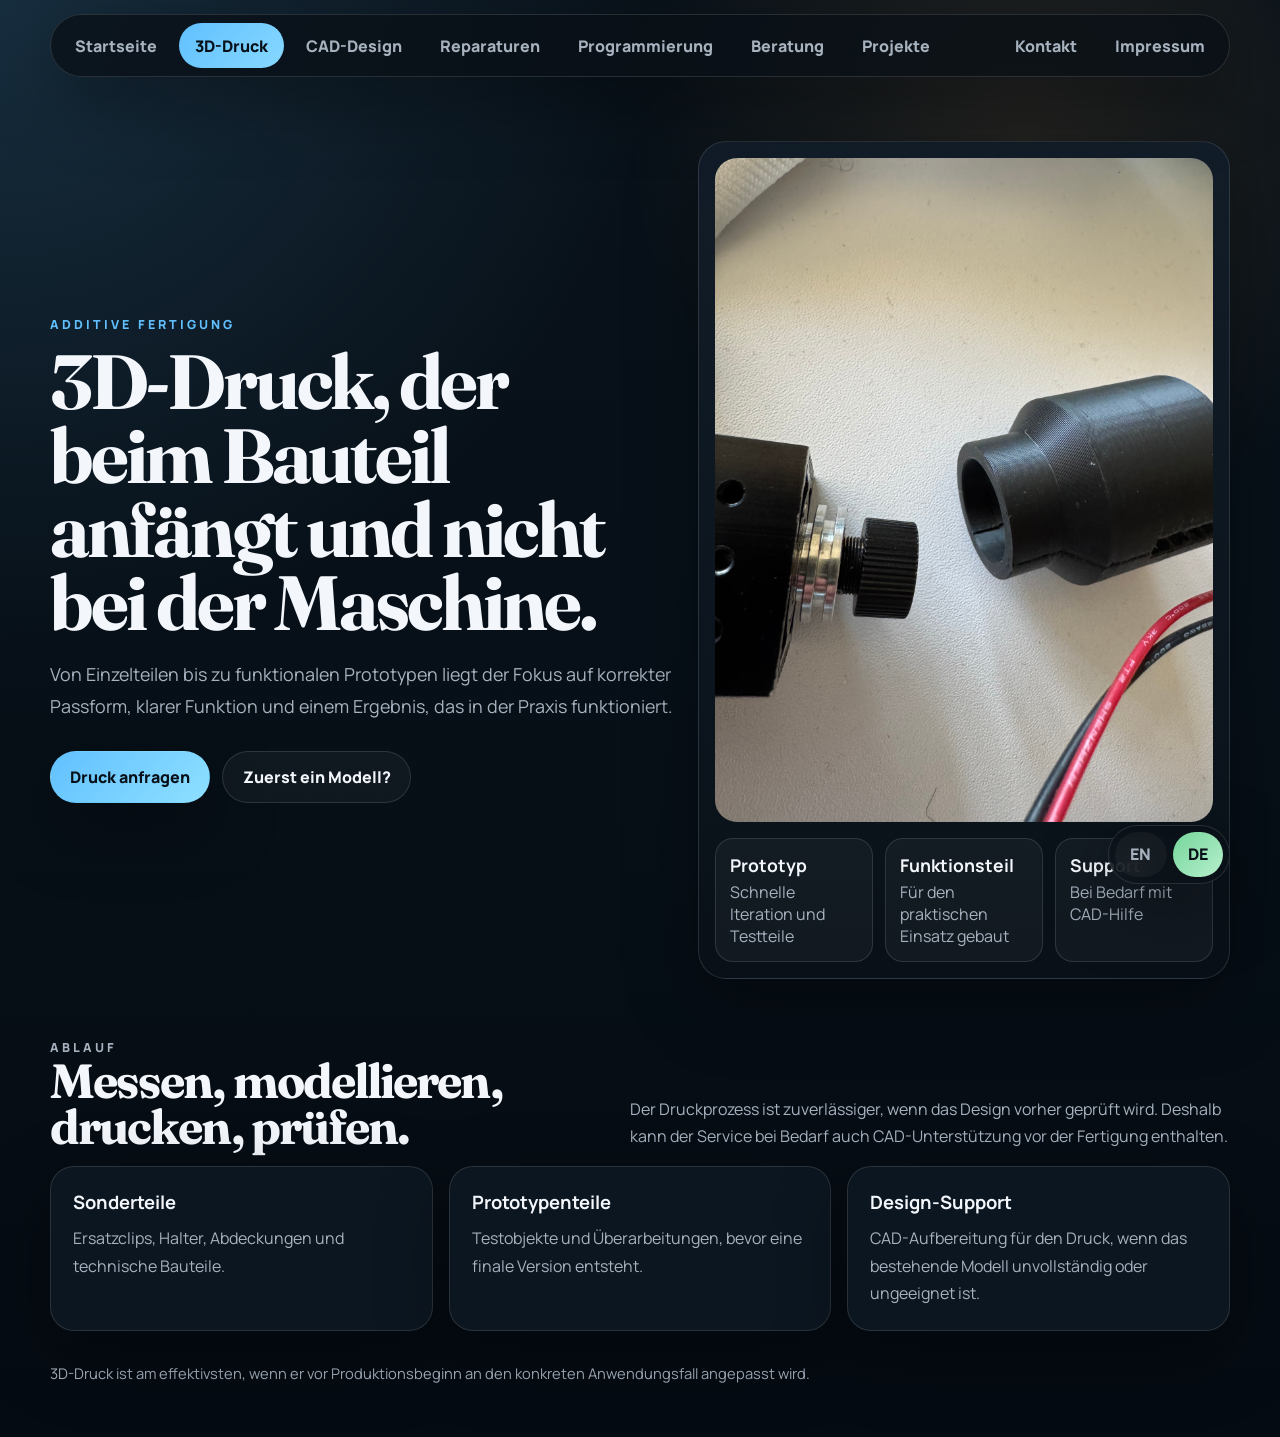
==== jon systems/3dPrinting.html @ 6ba5d972 "Initial commit Created the website using Github Autopilot" ====
<!DOCTYPE html>
<html lang="en">

<head>
    <meta charset="UTF-8">
    <meta http-equiv="X-UA-Compatible" content="IE=edge">
    <meta name="viewport" content="width=device-width, initial-scale=1.0">
    <title>3D Printing - Jon Systems</title>
    <link rel="icon" href="data/img/Jon%20Systems%20logo,%20minimalistisch,%20futuristisch%20(1).png" type="image/png" />
    <link rel="stylesheet" href="style.css" type="text/css">
    <link rel="stylesheet" href="data/navbar.css" type="text/css">
</head>

<body>
    <div data-site-navbar></div>

    <header class="hero">
        <div class="reveal">
            <p class="eyebrow">Additive manufacturing</p>
            <h1>3D printing that starts with the part, not the machine.</h1>
            <p class="lead">
                From one-off brackets to functional prototypes, the service focuses on correct fit, clear purpose,
                and a result that works in the real world.
            </p>
            <div class="actions">
                <a class="button primary" href="contact.html">Request a print</a>
                <a class="button secondary" href="cadDesign.html">Need a model first?</a>
            </div>
        </div>

        <div class="hero-card panel reveal">
            <div class="media">
                <img src="data/img/IMG_4523.jpeg" alt="3D Printed Assembly by Jon Systems" loading="lazy">
            </div>
            <div class="stats">
                <div class="stat">
                    <strong>Prototype</strong>
                    <span>Fast iteration and test pieces</span>
                </div>
                <div class="stat">
                    <strong>Functional part</strong>
                    <span>Built for practical use</span>
                </div>
                <div class="stat">
                    <strong>Support</strong>
                    <span>CAD help when needed</span>
                </div>
            </div>
        </div>
    </header>

    <main class="page">
        <section class="section reveal">
            <div class="section-header">
                <div>
                    <p class="eyebrow">Workflow</p>
                    <h2>Measure, model, print, verify.</h2>
                </div>
                <p>
                    The print process is more reliable when the design is checked first. That is why the service can
                    include CAD support before anything is manufactured.
                </p>
            </div>

            <div class="grid cards">
                <article class="card">
                    <h3>Custom parts</h3>
                    <p>Replacement clips, mounts, holders, covers, and technical components.</p>
                </article>
                <article class="card">
                    <h3>Prototype parts</h3>
                    <p>Test objects and revisions before a final version is produced.</p>
                </article>
                <article class="card">
                    <h3>Design support</h3>
                    <p>CAD preparation for printing when the existing model is incomplete or unsuitable.</p>
                </article>
            </div>
        </section>
    </main>

    <footer class="footer">
        3D printing is most effective when it is matched to the use case before production starts.
    </footer>

    <script src="navbar.js"></script>
    <script src="script.js"></script>
</body>

</html>
---- jon systems/style.css ----
@import url('https://fonts.googleapis.com/css2?family=Fraunces:opsz,wght@9..144,600;9..144,700&family=Manrope:wght@400;500;600;700;800&display=swap');

:root {
    --background: #071018;
    --background-elevated: #0d1721;
    --surface: rgba(14, 25, 36, 0.82);
    --surface-strong: rgba(20, 33, 46, 0.94);
    --text: #f3f6fb;
    --muted: #a7b2bf;
    --accent: #61c0ff;
    --accent-2: #ffb45c;
    --accent-3: #75d69a;
    --border: rgba(255, 255, 255, 0.12);
    --shadow: 0 24px 70px rgba(0, 0, 0, 0.34);
    --max-width: 1180px;
}

* {
    box-sizing: border-box;
}

html {
    scroll-behavior: smooth;
}

body {
    margin: 0;
    min-height: 100vh;
    color: var(--text);
    font-family: 'Manrope', sans-serif;
    background:
        radial-gradient(circle at top left, rgba(97, 192, 255, 0.16), transparent 34%),
        radial-gradient(circle at 80% 10%, rgba(255, 180, 92, 0.11), transparent 24%),
        linear-gradient(180deg, #09121a 0%, #071018 42%, #050b12 100%);
    overflow-x: hidden;
}

body::before {
    content: '';
    position: fixed;
    inset: 0;
    pointer-events: none;
    background-image: linear-gradient(rgba(255, 255, 255, 0.02) 1px, transparent 1px), linear-gradient(90deg, rgba(255, 255, 255, 0.02) 1px, transparent 1px);
    background-size: 38px 38px;
    opacity: 0.35;
}

a {
    color: inherit;
}

img {
    display: block;
    max-width: 100%;
}

main.page,
header.hero {
    width: min(var(--max-width), calc(100% - 32px));
    margin: 0 auto;
}

.hero {
    padding: 64px 0 30px;
    display: grid;
    grid-template-columns: minmax(0, 1.08fr) minmax(320px, 0.92fr);
    gap: 24px;
    align-items: center;
}

.eyebrow {
    margin: 0 0 12px;
    color: var(--accent);
    text-transform: uppercase;
    letter-spacing: 0.24em;
    font-size: 0.78rem;
    font-weight: 800;
}

.hero h1,
.section h2 {
    margin: 0;
    font-family: 'Fraunces', serif;
    letter-spacing: -0.04em;
    line-height: 0.96;
}

.hero h1 {
    font-size: clamp(3rem, 6vw, 5.6rem);
    max-width: 11ch;
}

.section h2 {
    font-size: clamp(2rem, 4vw, 3rem);
}

.lead {
    max-width: 65ch;
    margin: 18px 0 0;
    color: var(--muted);
    font-size: clamp(1.02rem, 1.4vw, 1.15rem);
    line-height: 1.8;
}

.actions {
    margin-top: 28px;
    display: flex;
    flex-wrap: wrap;
    gap: 12px;
}

.button {
    display: inline-flex;
    align-items: center;
    justify-content: center;
    gap: 0.55rem;
    min-height: 48px;
    padding: 0.9rem 1.2rem;
    border-radius: 999px;
    text-decoration: none;
    font-weight: 800;
    border: 1px solid transparent;
    transition: transform 0.2s ease, background 0.2s ease, border-color 0.2s ease, color 0.2s ease;
}

.button:hover {
    transform: translateY(-1px);
}

.button.primary {
    color: #071018;
    background: linear-gradient(135deg, var(--accent), #8ee0ff);
    box-shadow: var(--shadow);
}

.button.secondary {
    color: var(--text);
    background: rgba(255, 255, 255, 0.04);
    border-color: var(--border);
}

.panel {
    background: linear-gradient(180deg, rgba(18, 29, 41, 0.96), rgba(10, 17, 24, 0.88));
    border: 1px solid var(--border);
    border-radius: 28px;
    box-shadow: var(--shadow);
    backdrop-filter: blur(18px);
}

.hero-card {
    padding: 16px;
}

.media {
    overflow: hidden;
    border-radius: 22px;
    min-height: 340px;
    background: #0a1219;
}

.media img {
    width: 100%;
    height: 100%;
    object-fit: cover;
}

.carousel {
    overflow: hidden;
    border-radius: 28px;
    background: #0a1219;
    border: 1px solid var(--border);
    box-shadow: var(--shadow);
    position: relative;
}

.carousel--small {
    min-height: 250px;
}

.carousel--large {
    min-height: 420px;
}

.carousel--workshop {
    min-height: 440px;
    padding: 0;
}

.carousel--projects {
    min-height: 520px;
    padding: 0;
}

.carousel-track {
    position: relative;
    width: 100%;
    height: 100%;
    min-height: inherit;
}

.carousel-slide {
    position: absolute;
    inset: 0;
    display: grid;
    grid-template-rows: 1fr auto;
    opacity: 0;
    transform: scale(1.015);
    transition: opacity 0.7s ease, transform 0.7s ease;
    pointer-events: none;
}

.carousel-slide.is-active {
    opacity: 1;
    transform: scale(1);
    pointer-events: auto;
}

.carousel-slide img {
    width: 100%;
    height: 100%;
    object-fit: cover;
}

.carousel--workshop .carousel-slide {
    display: block;
}

.workshop-slide {
    height: 100%;
    display: grid;
    grid-template-columns: minmax(0, 1.25fr) minmax(280px, 0.75fr);
}

.workshop-slide-image {
    min-height: 300px;
    background: #050b12;
    padding: 16px;
    display: flex;
    align-items: center;
    justify-content: center;
}

.workshop-slide-image img {
    width: 100%;
    height: 100%;
    max-height: 320px;
    object-fit: contain;
}

.workshop-slide-text {
    border-left: 1px solid var(--border);
    padding: 20px;
    display: flex;
    flex-direction: column;
    justify-content: center;
    gap: 10px;
}

.workshop-slide-text h2 {
    margin: 0;
    font-size: clamp(1.45rem, 2vw, 2rem);
}

.workshop-slide-text p {
    margin: 0;
    color: var(--muted);
    line-height: 1.7;
}

.carousel--projects .carousel-slide {
    display: block;
}

.project-slide {
    height: 100%;
    display: grid;
    grid-template-rows: minmax(260px, 1fr) auto;
}

.project-slide-image {
    min-height: 300px;
    padding: 16px;
    background: #050b12;
    display: flex;
    align-items: center;
    justify-content: center;
}

.project-slide-image img {
    width: 100%;
    height: 100%;
    max-height: 330px;
    object-fit: contain;
}

.project-slide-text {
    border-top: 1px solid var(--border);
    padding: 18px 20px 20px;
    display: grid;
    gap: 8px;
    min-height: 178px;
}

.project-slide-text strong {
    font-size: 1.08rem;
}

.project-slide-text p {
    margin: 0;
    color: var(--muted);
    line-height: 1.65;
}

.carousel-caption {
    margin-top: -84px;
    padding: 18px 18px 18px;
    background: linear-gradient(180deg, rgba(5, 11, 18, 0), rgba(5, 11, 18, 0.94) 42%);
    position: relative;
}

.carousel-caption strong {
    display: block;
    margin-bottom: 6px;
    font-size: 1.08rem;
}

.carousel-caption p {
    margin: 0;
    color: var(--muted);
    line-height: 1.7;
}

.carousel-meta {
    display: flex;
    justify-content: space-between;
    align-items: center;
    gap: 12px;
    margin-top: 12px;
    padding: 0 16px 10px;
    color: var(--muted);
    font-size: 0.92rem;
}

.carousel-meta span {
    display: block;
    margin: 0;
    line-height: 1.35;
}

.carousel-controls {
    position: absolute;
    inset: 0;
    display: flex;
    justify-content: space-between;
    align-items: center;
    padding: 0 12px;
    pointer-events: none;
    z-index: 4;
}

.carousel-arrow {
    width: 42px;
    height: 42px;
    display: inline-flex;
    align-items: center;
    justify-content: center;
    border-radius: 999px;
    border: 1px solid var(--border);
    background: rgba(5, 11, 18, 0.72);
    color: var(--text);
    font-size: 1.8rem;
    line-height: 1;
    cursor: pointer;
    pointer-events: auto;
    transition: transform 0.2s ease, background 0.2s ease, border-color 0.2s ease;
}

.carousel-arrow:hover {
    transform: translateY(-1px);
    background: rgba(12, 23, 33, 0.92);
    border-color: rgba(255, 255, 255, 0.26);
}

.carousel-arrow:focus-visible {
    outline: 2px solid var(--accent);
    outline-offset: 2px;
}

.mediaText {
    display: grid;
    place-items: center;
    height: 100%;
    padding: 28px;
}

.mediaText p {
    margin: 0;
    color: var(--muted);
    line-height: 1.7;
}

.mediaText h2,
.mediaText h3 {
    margin: 0 0 12px;
}

.stats {
    margin-top: 16px;
    display: grid;
    grid-template-columns: repeat(3, minmax(0, 1fr));
    gap: 12px;
}

.stat {
    padding: 14px;
    border-radius: 18px;
    border: 1px solid var(--border);
    background: rgba(255, 255, 255, 0.04);
}

.stat strong {
    display: block;
    font-size: 1.1rem;
    margin-bottom: 4px;
}

.stat span,
.muted,
.card p,
.figure-caption,
.note,
.form-note {
    color: var(--muted);
}

.section {
    padding: 28px 0 0;
}

.section-header {
    display: flex;
    justify-content: space-between;
    align-items: end;
    gap: 18px;
    margin-bottom: 16px;
}

.section-header p {
    margin: 0;
    max-width: 60ch;
    color: var(--muted);
    line-height: 1.7;
}

.grid {
    display: grid;
    gap: 16px;
}

.grid.cards {
    grid-template-columns: repeat(3, minmax(0, 1fr));
}

.grid.cards.four {
    grid-template-columns: repeat(4, minmax(0, 1fr));
}

.card {
    padding: 22px;
    border-radius: 24px;
    background: var(--surface);
    border: 1px solid var(--border);
    box-shadow: var(--shadow);
}

.card h3 {
    margin: 0 0 10px;
    font-size: 1.15rem;
}

.card p {
    margin: 0;
    line-height: 1.72;
}

.split {
    display: grid;
    grid-template-columns: minmax(0, 0.9fr) minmax(0, 1.1fr);
    gap: 16px;
    align-items: start;
}

.list {
    margin: 0;
    padding-left: 18px;
    color: var(--muted);
    line-height: 1.8;
}

.gallery {
    display: grid;
    grid-template-columns: repeat(2, minmax(0, 1fr));
    gap: 16px;
}

.photo {
    overflow: hidden;
    border-radius: 24px;
    background: #0a1219;
    border: 1px solid var(--border);
    box-shadow: var(--shadow);
}

.photo img {
    width: 100%;
    aspect-ratio: 16 / 10;
    object-fit: cover;
}

.figure-caption {
    padding: 12px 16px 16px;
    line-height: 1.6;
    font-size: 0.96rem;
}

.tag-list {
    margin-top: 22px;
    display: flex;
    flex-wrap: wrap;
    gap: 8px;
}

.tag {
    display: inline-flex;
    align-items: center;
    min-height: 34px;
    padding: 0.45rem 0.85rem;
    border-radius: 999px;
    background: rgba(255, 255, 255, 0.05);
    border: 1px solid var(--border);
    color: var(--muted);
    font-size: 0.9rem;
}

.contact-grid {
    display: grid;
    grid-template-columns: minmax(0, 0.88fr) minmax(0, 1.12fr);
    gap: 16px;
}

.contact-list {
    display: grid;
    gap: 12px;
}

.contact-item {
    padding: 16px;
    border-radius: 18px;
    background: rgba(255, 255, 255, 0.04);
    border: 1px solid var(--border);
}

.contact-item strong {
    display: block;
    margin-bottom: 6px;
}

.form {
    display: grid;
    gap: 14px;
}

.field-grid {
    display: grid;
    grid-template-columns: repeat(2, minmax(0, 1fr));
    gap: 14px;
}

label {
    display: grid;
    gap: 8px;
    font-size: 0.95rem;
    font-weight: 700;
}

input,
textarea,
select {
    width: 100%;
    border-radius: 16px;
    border: 1px solid var(--border);
    background: rgba(255, 255, 255, 0.05);
    color: var(--text);
    padding: 14px 16px;
    font: inherit;
}

textarea {
    min-height: 160px;
    resize: vertical;
}

input::placeholder,
textarea::placeholder {
    color: #7d8b99;
}

.form-note {
    margin: 0;
    font-size: 0.92rem;
    line-height: 1.6;
}

.footer {
    width: min(var(--max-width), calc(100% - 32px));
    margin: 20px auto 0;
    padding: 12px 0 54px;
    color: var(--muted);
    font-size: 0.92rem;
}

.footer a {
    color: var(--text);
}

.langSwitch {
    display: inline-flex;
    align-items: center;
    gap: 6px;
    margin-left: 8px;
}

.site-language-switch {
    position: fixed;
    top: auto;
    bottom: 16px;
    right: max(16px, calc((100vw - var(--max-width)) / 2));
    z-index: 60;
}

.site-language-switch .langSwitch {
    margin-left: 0;
    padding: 6px;
    border-radius: 999px;
    border: 1px solid var(--border);
    background: rgba(9, 16, 23, 0.78);
    backdrop-filter: blur(16px);
    box-shadow: var(--shadow);
}

.langButton {
    min-height: 42px;
    padding: 0.72rem 0.95rem;
    border-radius: 999px;
    border: 1px solid var(--border);
    background: rgba(255, 255, 255, 0.04);
    color: var(--muted);
    font: inherit;
    font-weight: 800;
    cursor: pointer;
    transition: color 0.2s ease, background 0.2s ease, transform 0.2s ease;
}

.langButton:hover {
    color: var(--text);
    background: rgba(255, 255, 255, 0.06);
    transform: translateY(-1px);
}

.langButton.active {
    color: #071018;
    background: linear-gradient(135deg, var(--accent-3), #b7efce);
    border-color: transparent;
}

[data-carousel-position] {
    font-variant-numeric: tabular-nums;
}

.reveal {
    opacity: 0;
    transform: translateY(18px);
    transition: opacity 0.7s ease, transform 0.7s ease;
}

.reveal.is-visible {
    opacity: 1;
    transform: translateY(0);
}

@media (max-width: 960px) {
    .hero,
    .split,
    .contact-grid,
    .gallery,
    .grid.cards,
    .grid.cards.four,
    .field-grid {
        grid-template-columns: 1fr;
    }

    .hero h1 {
        max-width: none;
    }

    .workshop-slide {
        grid-template-columns: 1fr;
    }

    .workshop-slide-text {
        border-left: 0;
        border-top: 1px solid var(--border);
    }

    .section-header {
        flex-direction: column;
        align-items: start;
    }
}

@media (max-width: 700px) {
    main.page,
    header.hero,
    .footer {
        width: min(var(--max-width), calc(100% - 20px));
    }

    .hero {
        padding-top: 42px;
    }

    .stats {
        grid-template-columns: 1fr;
    }

    .media {
        min-height: 260px;
    }

    .carousel--large {
        min-height: 320px;
    }

    .carousel--small {
        min-height: 210px;
    }

    .carousel--workshop {
        min-height: 480px;
    }

    .workshop-slide-image {
        min-height: 240px;
    }

    .workshop-slide-image img {
        max-height: 250px;
    }

    .carousel--projects {
        min-height: 600px;
    }

    .project-slide {
        grid-template-rows: minmax(220px, auto) auto;
    }

    .project-slide-image {
        min-height: 220px;
    }

    .project-slide-image img {
        max-height: 240px;
    }

    .project-slide-text {
        min-height: 210px;
    }

    .carousel-caption {
        margin-top: 0;
        padding: 14px 16px 16px;
        background: rgba(5, 11, 18, 0.94);
    }

    .carousel-controls {
        padding: 0 8px;
    }

    .carousel-arrow {
        width: 36px;
        height: 36px;
        font-size: 1.5rem;
    }

    .site-language-switch {
        top: auto;
        bottom: 16px;
        right: 16px;
    }
}
---- jon systems/data/navbar.css ----
nav {
    position: sticky;
    top: 14px;
    z-index: 50;
    width: min(var(--max-width), calc(100% - 32px));
    margin: 14px auto 0;
}

nav .nav {
    display: flex;
    flex-wrap: wrap;
    align-items: center;
    gap: 6px;
    padding: 8px;
    border-radius: 999px;
    border: 1px solid var(--border);
    background: rgba(9, 16, 23, 0.78);
    backdrop-filter: blur(16px);
    box-shadow: var(--shadow);
}

nav a {
    display: inline-flex;
    align-items: center;
    justify-content: center;
    min-height: 42px;
    padding: 0.72rem 1rem;
    border-radius: 999px;
    text-decoration: none;
    color: var(--muted);
    font-weight: 800;
    transition: color 0.2s ease, background 0.2s ease, transform 0.2s ease;
}

nav a:hover {
    color: var(--text);
    background: rgba(255, 255, 255, 0.06);
    transform: translateY(-1px);
}

nav a.active {
    color: #071018;
    background: linear-gradient(135deg, var(--accent), #86d8ff);
}

.rightSide {
    margin-left: auto;
    display: flex;
    flex-wrap: wrap;
    gap: 6px;
}

.langSwitch {
    margin-left: 8px;
    display: inline-flex;
    gap: 6px;
}

.langButton {
    border: 0;
}

@media (max-width: 900px) {
    nav {
        top: 10px;
        width: min(var(--max-width), calc(100% - 20px));
    }

    nav .nav {
        border-radius: 28px;
    }

    .rightSide {
        margin-left: 0;
    }

    .langSwitch {
        margin-left: 0;
    }

    nav a {
        flex: 1 1 140px;
    }
}
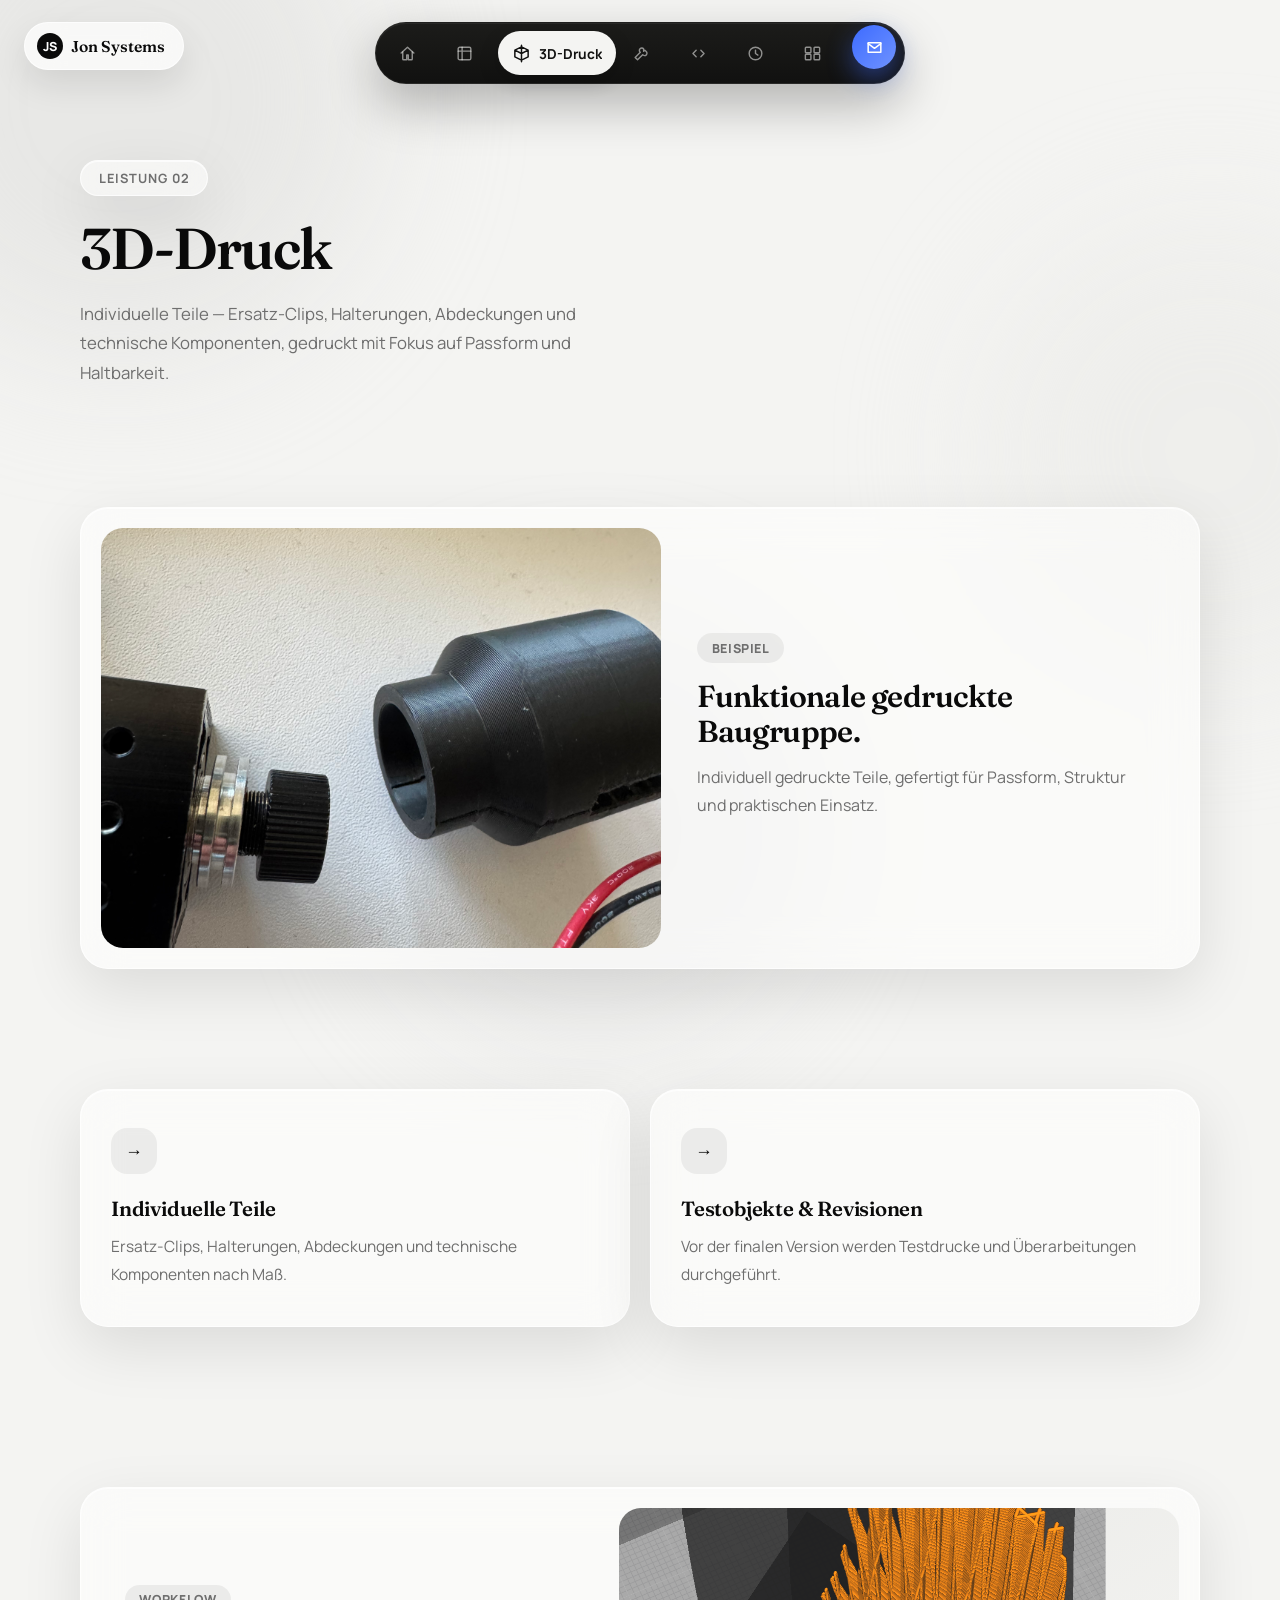
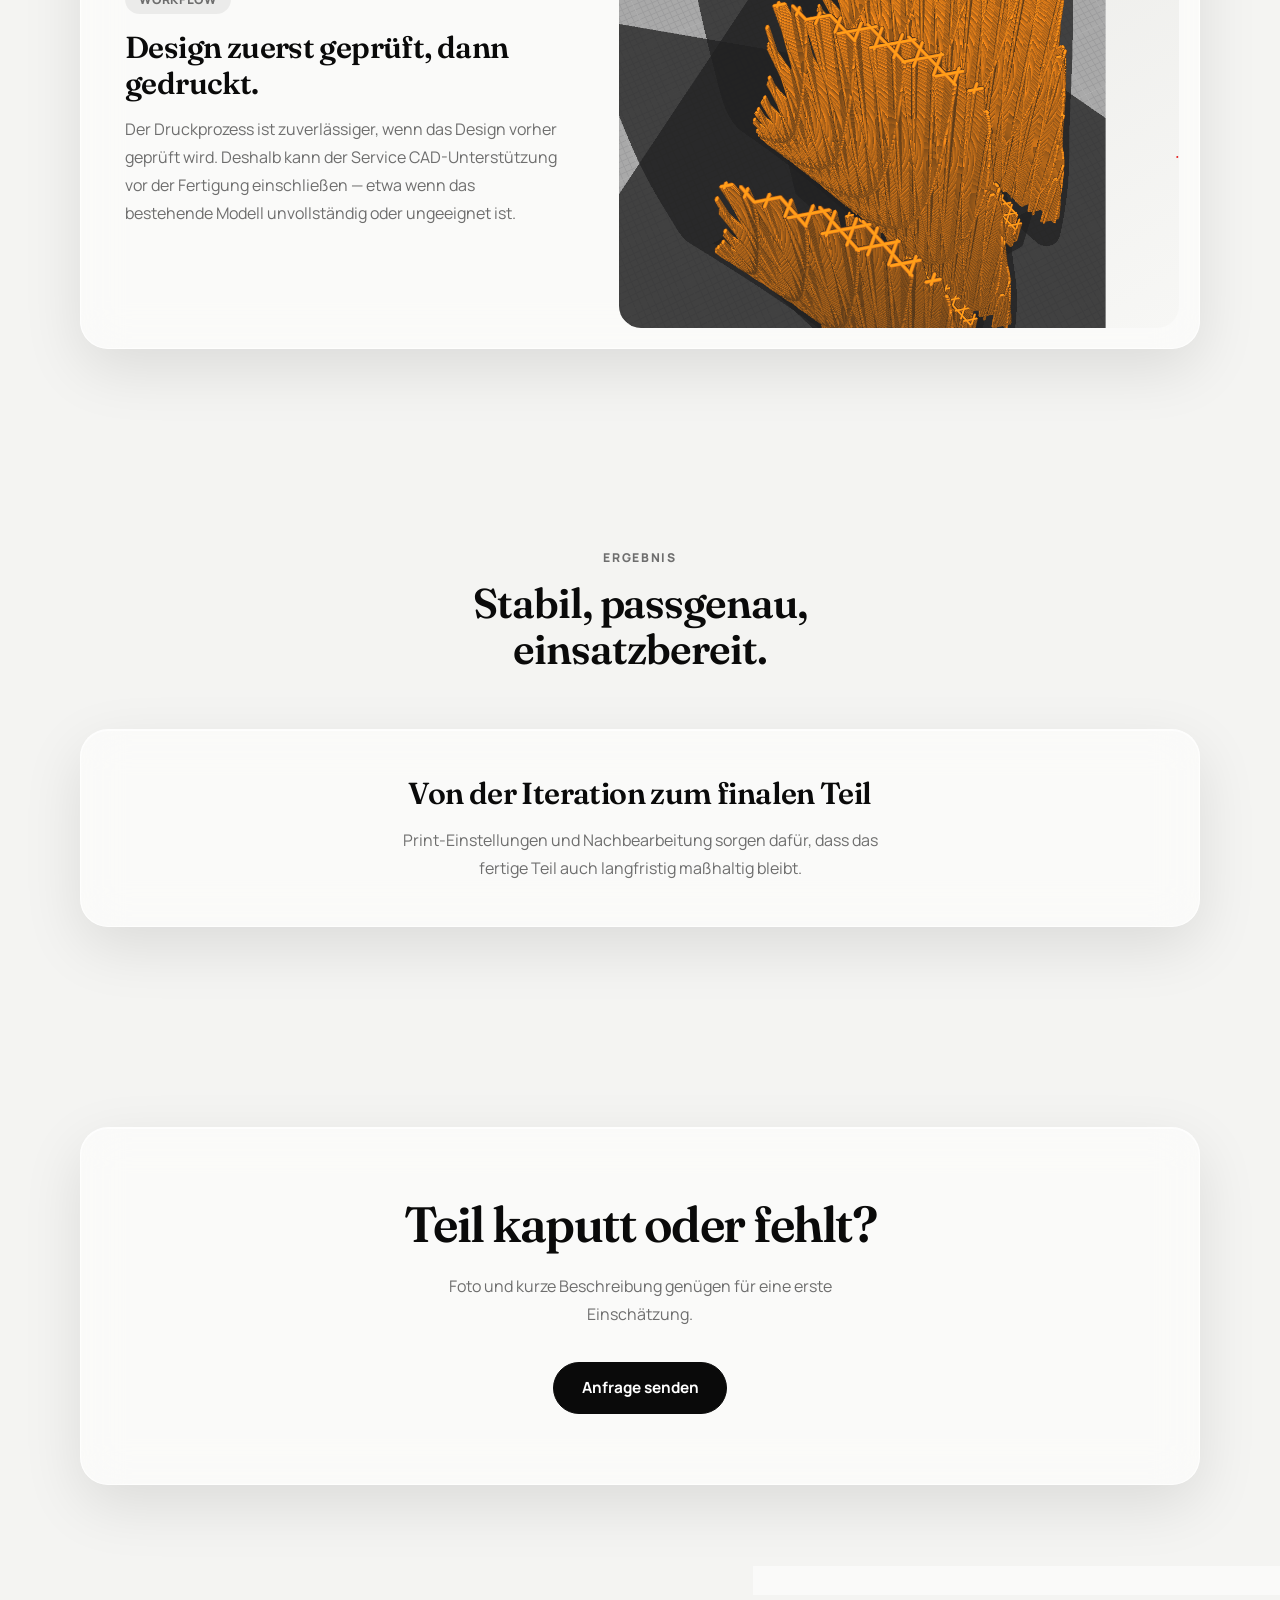
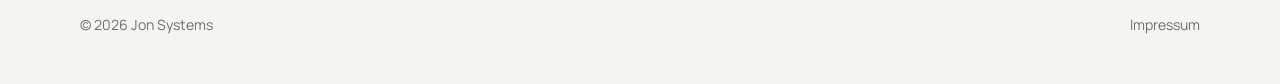
==== commit f5e2771d: "Neues Liquid-Glass-Design Teil 2: 3D-Druck, Reparaturen, Programmierung, Beratung" ====
--- a/jon systems/3dPrinting.html
+++ b/jon systems/3dPrinting.html
@@ -1,90 +1,138 @@
-<!DOCTYPE html>
-<html lang="en">
-
-<head>
-    <meta charset="UTF-8">
-    <meta http-equiv="X-UA-Compatible" content="IE=edge">
-    <meta name="viewport" content="width=device-width, initial-scale=1.0">
-    <title>3D Printing - Jon Systems</title>
-    <link rel="icon" href="data/img/Jon%20Systems%20logo,%20minimalistisch,%20futuristisch%20(1).png" type="image/png" />
-    <link rel="stylesheet" href="style.css" type="text/css">
-    <link rel="stylesheet" href="data/navbar.css" type="text/css">
-</head>
-
-<body>
-    <div data-site-navbar></div>
-
-    <header class="hero">
-        <div class="reveal">
-            <p class="eyebrow">Additive manufacturing</p>
-            <h1>3D printing that starts with the part, not the machine.</h1>
-            <p class="lead">
-                From one-off brackets to functional prototypes, the service focuses on correct fit, clear purpose,
-                and a result that works in the real world.
-            </p>
-            <div class="actions">
-                <a class="button primary" href="contact.html">Request a print</a>
-                <a class="button secondary" href="cadDesign.html">Need a model first?</a>
-            </div>
-        </div>
-
-        <div class="hero-card panel reveal">
-            <div class="media">
-                <img src="data/img/IMG_4523.jpeg" alt="3D Printed Assembly by Jon Systems" loading="lazy">
-            </div>
-            <div class="stats">
-                <div class="stat">
-                    <strong>Prototype</strong>
-                    <span>Fast iteration and test pieces</span>
-                </div>
-                <div class="stat">
-                    <strong>Functional part</strong>
-                    <span>Built for practical use</span>
-                </div>
-                <div class="stat">
-                    <strong>Support</strong>
-                    <span>CAD help when needed</span>
-                </div>
-            </div>
-        </div>
-    </header>
-
-    <main class="page">
-        <section class="section reveal">
-            <div class="section-header">
-                <div>
-                    <p class="eyebrow">Workflow</p>
-                    <h2>Measure, model, print, verify.</h2>
-                </div>
-                <p>
-                    The print process is more reliable when the design is checked first. That is why the service can
-                    include CAD support before anything is manufactured.
-                </p>
-            </div>
-
-            <div class="grid cards">
-                <article class="card">
-                    <h3>Custom parts</h3>
-                    <p>Replacement clips, mounts, holders, covers, and technical components.</p>
-                </article>
-                <article class="card">
-                    <h3>Prototype parts</h3>
-                    <p>Test objects and revisions before a final version is produced.</p>
-                </article>
-                <article class="card">
-                    <h3>Design support</h3>
-                    <p>CAD preparation for printing when the existing model is incomplete or unsuitable.</p>
-                </article>
-            </div>
-        </section>
-    </main>
-
-    <footer class="footer">
-        3D printing is most effective when it is matched to the use case before production starts.
-    </footer>
-
-    <script src="navbar.js"></script>
-    <script src="script.js"></script>
-</body>
-
-</html>+<!DOCTYPE html>
+<html lang="de">
+<head>
+<meta charset="UTF-8">
+<meta name="viewport" content="width=device-width, initial-scale=1.0">
+<title>3D-Druck — Jon Systems</title>
+<link rel="icon" href="data/img/Jon%20Systems%20logo%2C%20minimalistisch%2C%20futuristisch%20(1).png" type="image/png">
+<link rel="stylesheet" href="site.css">
+</head>
+<body data-page="printing">
+
+  <a class="nav-logo" href="index.html">
+    <span class="mark">JS</span>
+    Jon Systems
+  </a>
+
+  <div class="navstage">
+    <div class="navstack">
+      <div class="layer layer-blue"></div>
+      <div class="layer layer-white"></div>
+      <nav class="navbar">
+        <a class="nav-link" href="index.html" data-page="home">
+          <svg viewBox="0 0 24 24"><path d="M4 11.5 12 4l8 7.5"/><path d="M6 10v9a1 1 0 0 0 1 1h4v-6h2v6h4a1 1 0 0 0 1-1v-9"/></svg>
+          <span class="label">Home</span>
+        </a>
+        <a class="nav-link" href="cadDesign.html" data-page="cad">
+          <svg viewBox="0 0 24 24"><rect x="4" y="4" width="16" height="16" rx="2"/><path d="M4 9h16M9 4v16"/></svg>
+          <span class="label">CAD</span>
+        </a>
+        <a class="nav-link" href="3dPrinting.html" data-page="printing">
+          <svg viewBox="0 0 24 24"><path d="M12 2v20M4 8l8-4 8 4M4 8v8l8 4 8-4V8M4 8l8 4 8-4"/></svg>
+          <span class="label">3D-Druck</span>
+        </a>
+        <a class="nav-link" href="repairs.html" data-page="repairs">
+          <svg viewBox="0 0 24 24"><path d="M14.7 6.3a3 3 0 1 0-4.2 4.2L4 17l3 3 6.5-6.5a3 3 0 1 0 4.2-4.2l-1.5-1.5-1.5 1.5z"/></svg>
+          <span class="label">Reparatur</span>
+        </a>
+        <a class="nav-link" href="programming.html" data-page="programming">
+          <svg viewBox="0 0 24 24"><path d="m9 8-4 4 4 4M15 8l4 4-4 4"/></svg>
+          <span class="label">Code</span>
+        </a>
+        <a class="nav-link" href="consulting.html" data-page="consulting">
+          <svg viewBox="0 0 24 24"><circle cx="12" cy="12" r="8"/><path d="M12 8v4l3 2"/></svg>
+          <span class="label">Beratung</span>
+        </a>
+        <a class="nav-link" href="projects.html" data-page="projects">
+          <svg viewBox="0 0 24 24"><rect x="3" y="4" width="7" height="7" rx="1"/><rect x="14" y="4" width="7" height="7" rx="1"/><rect x="3" y="13" width="7" height="7" rx="1"/><rect x="14" y="13" width="7" height="7" rx="1"/></svg>
+          <span class="label">Projekte</span>
+        </a>
+        <a class="nav-cta-orb" href="contact.html" data-tip="Kontakt">
+          <svg viewBox="0 0 24 24"><path d="M4 6h16v12H4z"/><path d="m4 7 8 6 8-6"/></svg>
+        </a>
+      </nav>
+    </div>
+  </div>
+
+  <div class="blob blob-1"></div>
+  <div class="blob blob-2"></div>
+  <div class="blob blob-3"></div>
+
+  <header class="wrap page-hero">
+    <span class="eyebrow glass pop">Leistung 02</span>
+    <h1>3D-Druck</h1>
+    <p class="lead">Individuelle Teile — Ersatz-Clips, Halterungen, Abdeckungen und technische Komponenten, gedruckt mit Fokus auf Passform und Haltbarkeit.</p>
+  </header>
+
+  <main>
+    <section class="wrap section tight">
+      <div class="feature glass pop reveal">
+        <div class="feature-media">
+          <img src="data/img/IMG_4523.jpeg" alt="3D-gedruckte Baugruppe von Jon Systems">
+        </div>
+        <div class="feature-text">
+          <span class="tag">Beispiel</span>
+          <h3>Funktionale gedruckte Baugruppe.</h3>
+          <p>Individuell gedruckte Teile, gefertigt für Passform, Struktur und praktischen Einsatz.</p>
+        </div>
+      </div>
+    </section>
+
+    <section class="wrap section tight">
+      <div class="grid cols-2">
+        <div class="card glass pop reveal">
+          <div class="icon">→</div>
+          <h3>Individuelle Teile</h3>
+          <p>Ersatz-Clips, Halterungen, Abdeckungen und technische Komponenten nach Maß.</p>
+        </div>
+        <div class="card glass pop reveal">
+          <div class="icon">→</div>
+          <h3>Testobjekte & Revisionen</h3>
+          <p>Vor der finalen Version werden Testdrucke und Überarbeitungen durchgeführt.</p>
+        </div>
+      </div>
+    </section>
+
+    <section class="wrap section">
+      <div class="feature reverse glass pop reveal">
+        <div class="feature-media">
+          <img src="data/img/Infill%20Fluegel.png" alt="Infill-Struktur eines 3D-Drucks">
+        </div>
+        <div class="feature-text">
+          <span class="tag">Workflow</span>
+          <h3>Design zuerst geprüft, dann gedruckt.</h3>
+          <p>Der Druckprozess ist zuverlässiger, wenn das Design vorher geprüft wird. Deshalb kann der Service CAD-Unterstützung vor der Fertigung einschließen — etwa wenn das bestehende Modell unvollständig oder ungeeignet ist.</p>
+        </div>
+      </div>
+    </section>
+
+    <section class="wrap section">
+      <div class="section-head">
+        <span class="kicker">Ergebnis</span>
+        <h2>Stabil, passgenau, einsatzbereit.</h2>
+      </div>
+      <div class="result-panel glass pop reveal">
+        <h3>Von der Iteration zum finalen Teil</h3>
+        <p>Print-Einstellungen und Nachbearbeitung sorgen dafür, dass das fertige Teil auch langfristig maßhaltig bleibt.</p>
+      </div>
+    </section>
+
+    <section class="wrap section">
+      <div class="cta-panel glass pop reveal">
+        <h2>Teil kaputt oder fehlt?</h2>
+        <p>Foto und kurze Beschreibung genügen für eine erste Einschätzung.</p>
+        <div class="actions">
+          <a class="button primary" href="contact.html">Anfrage senden</a>
+        </div>
+      </div>
+    </section>
+  </main>
+
+  <footer class="wrap footer">
+    <span>© 2026 Jon Systems</span>
+    <span><a href="impressum.html">Impressum</a></span>
+  </footer>
+
+  <script src="site.js"></script>
+</body>
+</html>
--- a/jon systems/site.css
+++ b/jon systems/site.css
@@ -0,0 +1,409 @@
+@import url('https://fonts.googleapis.com/css2?family=Fraunces:opsz,wght@9..144,500;9..144,600;9..144,700&family=Manrope:wght@400;500;600;700;800&display=swap');
+
+:root{
+  --bg:#f4f4f2;
+  --ink:#0a0a0a;
+  --muted:#6e6e6e;
+  --glass-bg:rgba(255,255,255,0.55);
+  --glass-border:rgba(255,255,255,0.7);
+  --glass-shadow:0 20px 60px rgba(0,0,0,0.10), inset 0 1px 0 rgba(255,255,255,0.7);
+  --pop-ease:cubic-bezier(0.34, 1.56, 0.64, 1);
+  --max-width:1120px;
+  --nav-dark:#111110;
+  --nav-dark-2:#1c1c1a;
+  --nav-active-bg:#f4f4f2;
+  --nav-icon-muted:rgba(244,244,242,0.55);
+  --nav-blue:#3d6bff;
+}
+*{box-sizing:border-box;}
+html{scroll-behavior:smooth;}
+body{
+  margin:0;
+  background:var(--bg);
+  color:var(--ink);
+  font-family:'Manrope',sans-serif;
+  overflow-x:hidden;
+  -webkit-font-smoothing:antialiased;
+}
+a{ color:inherit; }
+img{ display:block; max-width:100%; }
+::selection{ background:var(--ink); color:#fff; }
+
+/* ---------- ambient blobs ---------- */
+.blob{ position:fixed; border-radius:50%; filter:blur(70px); z-index:0; opacity:.5; pointer-events:none; }
+.blob-1{ width:520px; height:520px; top:-160px; left:-140px; background:#dcdcda; }
+.blob-2{ width:460px; height:460px; top:220px; right:-160px; background:#e9e9e6; }
+.blob-3{ width:420px; height:420px; bottom:-140px; left:30%; background:#dedede; }
+
+.wrap{ position:relative; z-index:1; width:min(var(--max-width), calc(100% - 40px)); margin:0 auto; }
+
+/* ---------- glass base ---------- */
+.glass{
+  background:var(--glass-bg);
+  backdrop-filter:blur(22px) saturate(160%);
+  -webkit-backdrop-filter:blur(22px) saturate(160%);
+  border:1px solid var(--glass-border);
+  box-shadow:var(--glass-shadow);
+  border-radius:28px;
+  position:relative;
+  overflow:hidden;
+}
+.glass::before{
+  content:'';
+  position:absolute; inset:0; pointer-events:none;
+  background:radial-gradient(320px 320px at var(--mx,50%) var(--my,20%), rgba(255,255,255,0.55), transparent 60%);
+  opacity:0; transition:opacity .4s ease;
+}
+.glass:hover::before{ opacity:1; }
+
+.pop{ transition:transform .4s var(--pop-ease), box-shadow .4s ease; }
+.pop:hover{ transform:translateY(-6px) scale(1.015); box-shadow:0 28px 70px rgba(0,0,0,0.14), inset 0 1px 0 rgba(255,255,255,0.8); }
+
+/* =========================================================
+   NAVBAR — floating stacked-pill icon design
+   ========================================================= */
+.navstage{
+  position:fixed; top:22px; left:0; right:0; z-index:80;
+  display:flex; justify-content:center; pointer-events:none;
+}
+.navstack{ position:relative; pointer-events:auto; }
+
+.navstack .layer{
+  position:absolute; inset:0;
+  border-radius:999px;
+  z-index:1;
+  opacity:0;
+  animation-duration:1.1s;
+  animation-timing-function:cubic-bezier(0.22, 1, 0.36, 1);
+  animation-fill-mode:forwards;
+}
+.navstack .layer-blue{
+  background:linear-gradient(135deg,#3d6bff,#6f93ff);
+  animation-name:layerSettleBlue;
+  animation-delay:.05s;
+}
+.navstack .layer-white{
+  background:rgba(255,255,255,0.92);
+  animation-name:layerSettleWhite;
+  animation-delay:.12s;
+}
+@keyframes layerSettleBlue{
+  0%{ opacity:0; transform:translateY(0) rotate(0deg) scale(1); }
+  35%{ opacity:.85; transform:translateY(16px) rotate(-3deg) scale(0.96); }
+  100%{ opacity:0; transform:translateY(0) rotate(0deg) scale(1); }
+}
+@keyframes layerSettleWhite{
+  0%{ opacity:0; transform:translateY(0) rotate(0deg) scale(1); }
+  35%{ opacity:.9; transform:translateY(9px) rotate(3deg) scale(0.98); }
+  100%{ opacity:0; transform:translateY(0) rotate(0deg) scale(1); }
+}
+
+.navbar{
+  position:relative; z-index:2;
+  display:flex; align-items:center; gap:2px;
+  padding:8px;
+  border-radius:999px;
+  background:linear-gradient(180deg, var(--nav-dark-2), var(--nav-dark));
+  box-shadow:0 20px 50px rgba(0,0,0,0.28), inset 0 1px 0 rgba(255,255,255,0.06);
+  border:1px solid rgba(255,255,255,0.06);
+}
+
+.navbar a.nav-link{
+  position:relative;
+  display:flex; align-items:center; gap:8px;
+  height:44px; padding:0 14px;
+  border-radius:999px;
+  text-decoration:none;
+  color:var(--nav-icon-muted);
+  font-weight:700; font-size:0.86rem;
+  white-space:nowrap;
+  transition:color .35s ease, background .35s var(--pop-ease), padding .35s var(--pop-ease), transform .3s ease;
+}
+.navbar a.nav-link svg{
+  width:19px; height:19px; flex:none;
+  stroke:currentColor; fill:none; stroke-width:1.8;
+  stroke-linecap:round; stroke-linejoin:round;
+  transition:transform .35s var(--pop-ease);
+}
+.navbar a.nav-link .label{
+  max-width:0; overflow:hidden;
+  opacity:0;
+  transition:max-width .35s var(--pop-ease), opacity .25s ease;
+}
+.navbar a.nav-link:hover{
+  color:#fff;
+  background:rgba(255,255,255,0.08);
+  transform:translateY(-2px);
+}
+.navbar a.nav-link:hover svg{ transform:scale(1.12); }
+.navbar a.nav-link.active{
+  color:var(--nav-dark);
+  background:var(--nav-active-bg);
+  box-shadow:0 8px 20px rgba(0,0,0,0.18);
+}
+.navbar a.nav-link.active .label{ max-width:140px; opacity:1; }
+.navbar a.nav-link.active svg{ transform:scale(1.05); }
+
+.navbar .nav-cta-orb{
+  position:relative;
+  margin-left:6px;
+  width:44px; height:44px;
+  display:flex; align-items:center; justify-content:center;
+  border-radius:50%;
+  background:linear-gradient(135deg, var(--nav-blue), #6f93ff);
+  color:#fff;
+  text-decoration:none;
+  box-shadow:0 10px 26px rgba(61,107,255,0.45);
+  transform:translateY(-6px);
+  transition:transform .4s var(--pop-ease), box-shadow .4s ease;
+}
+.navbar .nav-cta-orb svg{
+  width:19px; height:19px;
+  stroke:#fff; fill:none; stroke-width:1.9;
+  stroke-linecap:round; stroke-linejoin:round;
+}
+.navbar .nav-cta-orb:hover{
+  transform:translateY(-10px) scale(1.06);
+  box-shadow:0 16px 34px rgba(61,107,255,0.55);
+}
+.navbar .nav-cta-orb::after{
+  content:attr(data-tip);
+  position:absolute; top:120%; left:50%; transform:translateX(-50%) translateY(4px);
+  background:var(--nav-dark); color:#fff;
+  font-size:0.72rem; font-weight:700; white-space:nowrap;
+  padding:6px 10px; border-radius:8px;
+  opacity:0; pointer-events:none;
+  transition:opacity .25s ease, transform .25s ease;
+}
+.navbar .nav-cta-orb:hover::after{ opacity:1; transform:translateX(-50%) translateY(0); }
+
+.nav-logo{
+  position:fixed; top:22px; left:24px; z-index:81;
+  display:none;
+  align-items:center; gap:8px;
+  padding:10px 18px 10px 12px;
+  border-radius:999px;
+  background:rgba(255,255,255,0.7);
+  backdrop-filter:blur(18px) saturate(160%);
+  -webkit-backdrop-filter:blur(18px) saturate(160%);
+  border:1px solid rgba(255,255,255,0.7);
+  box-shadow:0 14px 34px rgba(0,0,0,0.10);
+  text-decoration:none; color:var(--ink);
+  font-family:'Fraunces',serif; font-weight:600; font-size:0.98rem;
+}
+.nav-logo .mark{
+  width:26px; height:26px; border-radius:50%;
+  background:var(--ink); color:#fff;
+  display:flex; align-items:center; justify-content:center;
+  font-family:'Manrope',sans-serif; font-weight:800; font-size:0.78rem;
+}
+@media(min-width:980px){ .nav-logo{ display:flex; } }
+
+@media(max-width:860px){
+  .navbar a.nav-link{ padding:0 11px; height:42px; }
+  .navbar a.nav-link .label{ display:none; }
+  .navbar a.nav-link.active{ padding:0 16px; }
+  .navbar a.nav-link.active .label{ display:inline; max-width:100px; }
+}
+@media(max-width:620px){
+  .navstage{ top:14px; }
+  .navbar{ gap:0; padding:6px; }
+  .navbar a.nav-link{ padding:0 9px; height:40px; }
+  .navbar .nav-cta-orb{ width:40px; height:40px; margin-left:4px; }
+}
+
+/* ---------- hero (home, large) ---------- */
+.hero{ padding:160px 0 40px; text-align:center; }
+.eyebrow{
+  display:inline-flex; align-items:center; gap:8px; margin:0 0 26px;
+  padding:0.5rem 1.1rem; border-radius:999px;
+  color:var(--muted); font-weight:700; font-size:0.8rem; letter-spacing:0.08em; text-transform:uppercase;
+}
+.hero h1{
+  margin:0 auto; max-width:17ch;
+  font-family:'Fraunces',serif; font-weight:600; letter-spacing:-0.035em; line-height:1.03;
+  font-size:clamp(2.6rem, 6.4vw, 5.2rem);
+}
+.hero .lead{
+  max-width:46ch; margin:26px auto 0; color:var(--muted); font-size:1.1rem; line-height:1.75;
+}
+.actions{ margin-top:38px; display:flex; justify-content:center; flex-wrap:wrap; gap:14px; }
+
+/* ---------- page hero (subpages, smaller) ---------- */
+.page-hero{ padding:160px 0 60px; }
+.page-hero .eyebrow{ margin-bottom:22px; }
+.page-hero h1{
+  margin:0; max-width:20ch;
+  font-family:'Fraunces',serif; font-weight:600; letter-spacing:-0.03em; line-height:1.06;
+  font-size:clamp(2.2rem, 5vw, 3.6rem);
+}
+.page-hero .lead{ max-width:56ch; margin:20px 0 0; color:var(--muted); font-size:1.05rem; line-height:1.75; }
+
+/* ---------- buttons ---------- */
+.button{
+  display:inline-flex; align-items:center; justify-content:center; gap:8px;
+  min-height:52px; padding:0.9rem 1.7rem; border-radius:999px;
+  text-decoration:none; font-weight:700; font-size:0.96rem;
+  transition:transform .4s var(--pop-ease), box-shadow .4s ease, background .3s ease, color .3s ease;
+}
+.button.primary{ background:var(--ink); color:#fff; border:1px solid var(--ink); }
+.button.primary:hover{ transform:translateY(-4px) scale(1.03); box-shadow:0 20px 46px rgba(0,0,0,0.25); }
+.button.secondary{ color:var(--ink); }
+.button.secondary:hover{ transform:translateY(-4px) scale(1.03); }
+
+/* ---------- hero visual panel ---------- */
+.hero-panel{ margin:60px auto 0; max-width:920px; padding:8px; }
+.hero-panel-inner{
+  border-radius:22px; aspect-ratio:16/7; background:linear-gradient(150deg,#e7e7e4,#f6f6f4);
+  display:flex; align-items:center; justify-content:center; overflow:hidden;
+  color:var(--muted); font-weight:700; letter-spacing:0.04em; text-transform:uppercase; font-size:0.85rem;
+}
+.hero-panel-inner img{ width:100%; height:100%; object-fit:cover; }
+
+/* ---------- section shell ---------- */
+.section{ padding:100px 0; }
+.section.tight{ padding:60px 0; }
+.section-head{ max-width:56ch; margin:0 auto 56px; text-align:center; }
+.section-head.left{ margin:0 0 44px; text-align:left; }
+.section-head .kicker{
+  display:block; margin-bottom:14px; color:var(--muted);
+  text-transform:uppercase; letter-spacing:0.14em; font-size:0.76rem; font-weight:800;
+}
+.section-head h2{
+  margin:0; font-family:'Fraunces',serif; font-weight:600; letter-spacing:-0.025em; line-height:1.12;
+  font-size:clamp(1.8rem, 3.4vw, 2.6rem);
+}
+.section-head p{ margin:16px 0 0; color:var(--muted); line-height:1.75; }
+
+/* ---------- service / info cards ---------- */
+.grid{ display:grid; gap:20px; }
+.grid.cols-3{ grid-template-columns:1fr; }
+.grid.cols-2{ grid-template-columns:1fr; }
+@media(min-width:820px){
+  .grid.cols-3{ grid-template-columns:repeat(3,minmax(0,1fr)); }
+  .grid.cols-2{ grid-template-columns:repeat(2,minmax(0,1fr)); }
+}
+.card{ padding:38px 30px; }
+.card .icon{
+  width:46px; height:46px; border-radius:16px; margin-bottom:22px;
+  background:rgba(10,10,10,0.06); display:flex; align-items:center; justify-content:center;
+  font-family:'Fraunces',serif; font-weight:700; font-size:1.1rem;
+}
+.card h3{ margin:0 0 12px; font-family:'Fraunces',serif; font-weight:600; font-size:1.28rem; letter-spacing:-0.01em; }
+.card p{ margin:0; color:var(--muted); line-height:1.75; font-size:0.97rem; }
+.card a.card-link{
+  display:inline-flex; align-items:center; gap:6px; margin-top:18px;
+  font-weight:700; font-size:0.9rem; text-decoration:none; color:var(--ink);
+}
+
+/* ---------- featured work / feature split ---------- */
+.feature{ display:grid; gap:0; align-items:stretch; padding:14px; }
+@media(min-width:840px){ .feature{ grid-template-columns:1.05fr 0.95fr; } }
+.feature.reverse{ direction:rtl; }
+.feature.reverse > *{ direction:ltr; }
+.feature-media{
+  border-radius:22px; aspect-ratio:4/3; margin:6px; overflow:hidden;
+  background:linear-gradient(150deg,#e9e9e6,#f7f7f5);
+  display:flex; align-items:center; justify-content:center;
+  color:var(--muted); font-weight:700; font-size:0.85rem; text-transform:uppercase; letter-spacing:0.04em;
+}
+.feature-media img{ width:100%; height:100%; object-fit:cover; }
+.feature-text{ padding:34px 30px; display:flex; flex-direction:column; justify-content:center; }
+.feature-text .tag{
+  display:inline-block; margin-bottom:16px; padding:0.4rem 0.9rem; border-radius:999px;
+  background:rgba(10,10,10,0.06); color:var(--muted); font-size:0.78rem; font-weight:800; text-transform:uppercase; letter-spacing:0.05em;
+  width:fit-content;
+}
+.feature-text h3{
+  margin:0 0 14px; font-family:'Fraunces',serif; font-weight:600; font-size:clamp(1.5rem,2.4vw,1.9rem); letter-spacing:-0.02em; line-height:1.16;
+}
+.feature-text p{ margin:0 0 24px; color:var(--muted); line-height:1.75; max-width:44ch; }
+
+/* ---------- list (bulleted) ---------- */
+.list{ margin:0; padding:0; list-style:none; display:grid; gap:14px; }
+.list li{
+  position:relative; padding-left:28px; color:var(--muted); line-height:1.7; font-size:1rem;
+}
+.list li::before{
+  content:''; position:absolute; left:0; top:9px; width:8px; height:8px; border-radius:50%; background:var(--ink);
+}
+
+/* ---------- steps (process flow) ---------- */
+.steps{ display:grid; gap:16px; }
+@media(min-width:820px){ .steps{ grid-template-columns:repeat(4,minmax(0,1fr)); } }
+.step{ padding:28px 24px; }
+.step .n{ font-family:'Fraunces',serif; font-weight:700; font-size:1.6rem; color:var(--muted); margin-bottom:10px; display:block; }
+.step h4{ margin:0 0 8px; font-weight:800; font-size:1rem; }
+.step p{ margin:0; color:var(--muted); line-height:1.65; font-size:0.92rem; }
+
+/* ---------- gallery ---------- */
+.gallery{ display:grid; gap:18px; grid-template-columns:1fr; }
+@media(min-width:780px){ .gallery{ grid-template-columns:repeat(2,minmax(0,1fr)); } }
+.photo{ padding:6px; }
+.photo-inner{ border-radius:20px; overflow:hidden; aspect-ratio:4/3; background:#e9e9e6; }
+.photo-inner img{ width:100%; height:100%; object-fit:cover; }
+.photo-caption{ padding:16px 14px 10px; color:var(--muted); font-size:0.92rem; line-height:1.6; }
+.photo-caption strong{ display:block; color:var(--ink); margin-bottom:4px; font-weight:700; }
+
+/* ---------- result / quote panel ---------- */
+.result-panel{ padding:44px; text-align:center; }
+.result-panel h3{ margin:0; font-family:'Fraunces',serif; font-weight:600; font-size:clamp(1.4rem,2.6vw,1.9rem); letter-spacing:-0.02em; }
+.result-panel p{ margin:14px auto 0; max-width:52ch; color:var(--muted); line-height:1.75; }
+
+/* ---------- contact ---------- */
+.contact-grid{ display:grid; gap:20px; }
+@media(min-width:860px){ .contact-grid{ grid-template-columns:0.85fr 1.15fr; } }
+.contact-list{ display:grid; gap:14px; padding:30px; align-content:start; }
+.contact-item{ padding:16px 0; border-bottom:1px solid rgba(10,10,10,0.08); }
+.contact-item:last-child{ border-bottom:0; }
+.contact-item strong{ display:block; margin-bottom:4px; font-size:0.95rem; }
+.contact-item span, .contact-item a{ color:var(--muted); text-decoration:none; font-size:0.95rem; }
+.contact-item a:hover{ color:var(--ink); }
+
+.form{ padding:34px; display:grid; gap:16px; }
+.field-grid{ display:grid; gap:16px; grid-template-columns:1fr; }
+@media(min-width:600px){ .field-grid{ grid-template-columns:repeat(2,minmax(0,1fr)); } }
+label{ display:grid; gap:8px; font-size:0.92rem; font-weight:700; }
+input, textarea, select{
+  width:100%; border-radius:16px; border:1px solid rgba(10,10,10,0.12);
+  background:rgba(255,255,255,0.6); color:var(--ink); padding:14px 16px; font:inherit;
+  transition:border-color .25s ease, box-shadow .25s ease;
+}
+input:focus, textarea:focus, select:focus{
+  outline:none; border-color:rgba(10,10,10,0.35); box-shadow:0 0 0 4px rgba(10,10,10,0.06);
+}
+textarea{ min-height:150px; resize:vertical; }
+.form-note{ margin:0; font-size:0.88rem; color:var(--muted); line-height:1.6; }
+
+/* ---------- cta panel ---------- */
+.cta-panel{ padding:70px 40px; text-align:center; }
+.cta-panel h2{
+  margin:0 auto; max-width:18ch; font-family:'Fraunces',serif; font-weight:600; letter-spacing:-0.03em;
+  line-height:1.08; font-size:clamp(2rem,4.6vw,3.1rem);
+}
+.cta-panel p{ margin:20px auto 0; max-width:42ch; color:var(--muted); line-height:1.75; }
+.cta-panel .actions{ margin-top:34px; }
+
+/* ---------- footer ---------- */
+.footer{
+  padding:30px 0 50px; display:flex; flex-wrap:wrap; gap:12px; justify-content:space-between;
+  color:var(--muted); font-size:0.88rem;
+}
+.footer a{ text-decoration:none; color:var(--muted); transition:color .25s ease; }
+.footer a:hover{ color:var(--ink); }
+
+/* ---------- reveal on scroll ---------- */
+.reveal{ opacity:0; transform:translateY(18px); transition:opacity .7s ease, transform .7s ease; }
+.reveal.is-visible{ opacity:1; transform:translateY(0); }
+
+/* ---------- impressum text blocks ---------- */
+.legal{ padding:8px; }
+.legal-block{ padding:30px; margin-bottom:18px; }
+.legal-block h3{ margin:0 0 12px; font-family:'Fraunces',serif; font-weight:600; font-size:1.2rem; }
+.legal-block p, .legal-block li{ color:var(--muted); line-height:1.75; font-size:0.96rem; }
+.legal-block a{ color:var(--ink); text-decoration:underline; }
+
+@media(max-width:720px){
+  .hero{ padding-top:140px; }
+  .page-hero{ padding-top:130px; }
+}
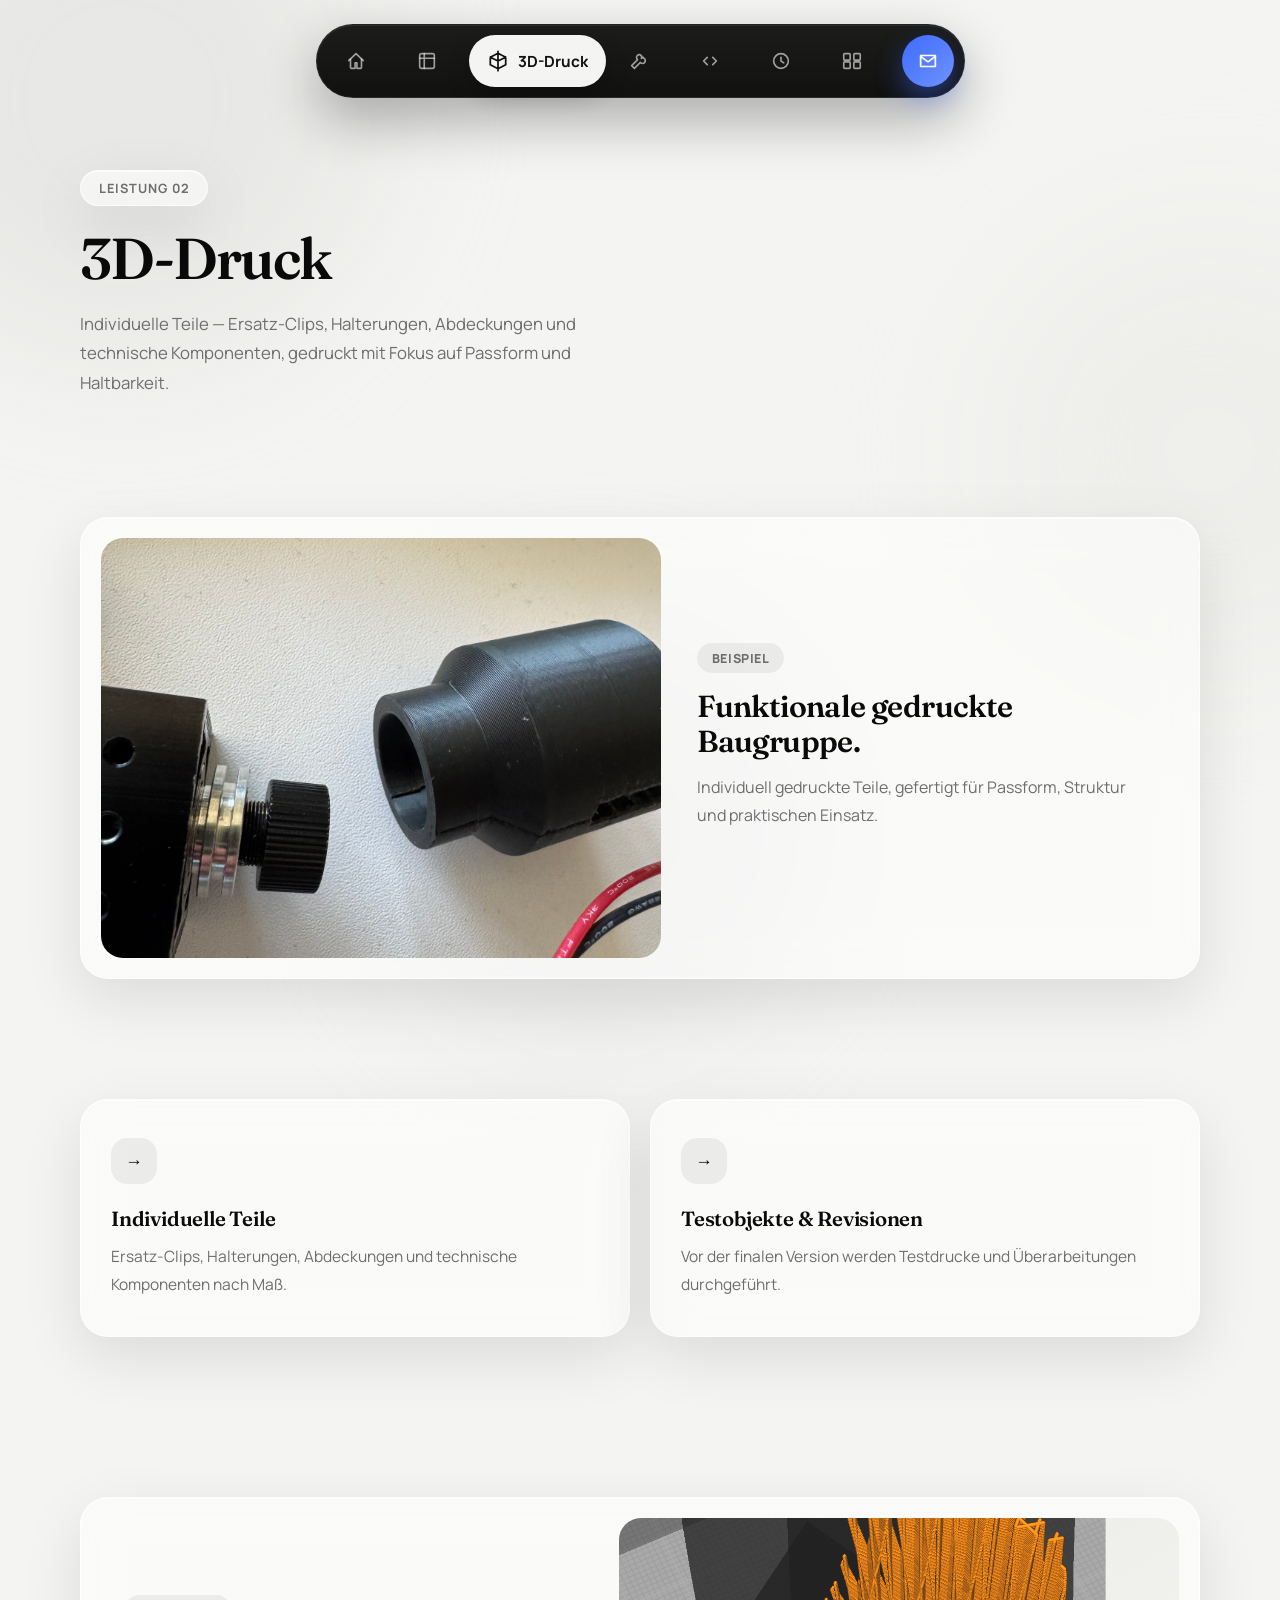
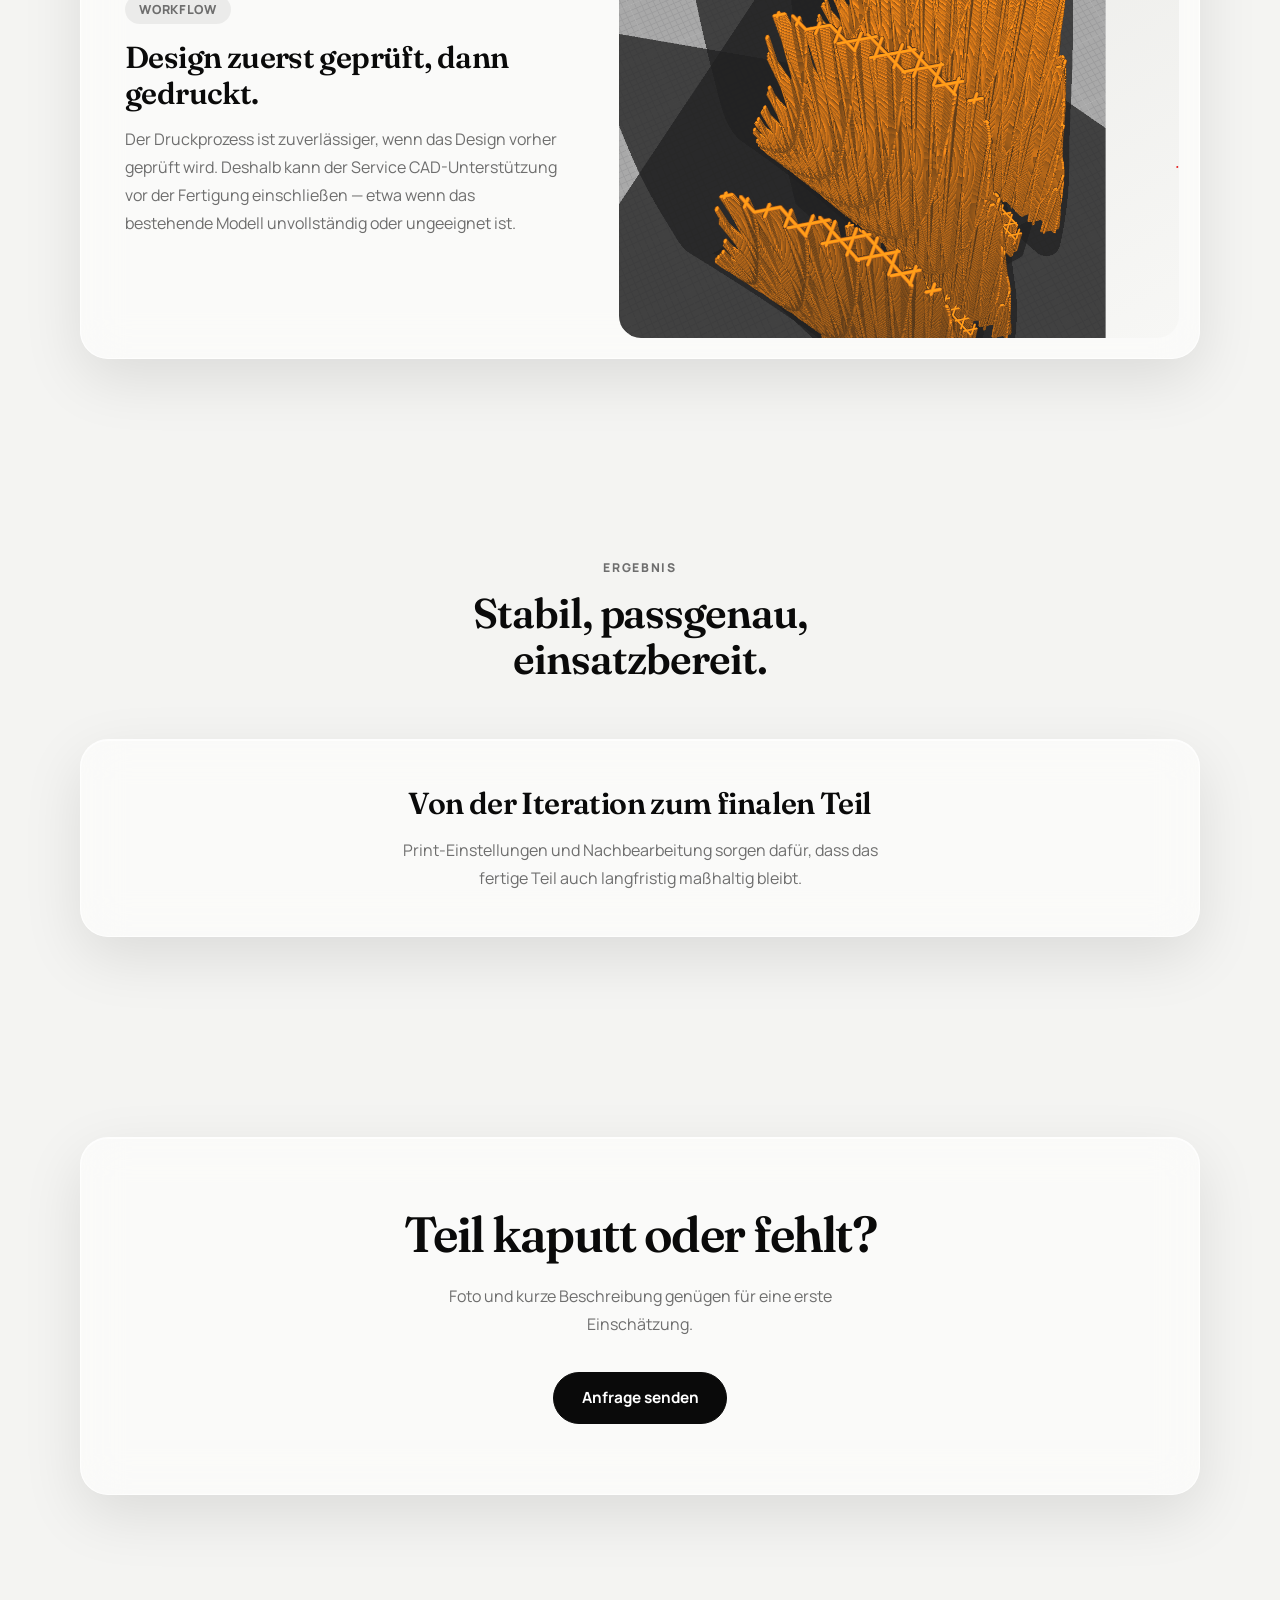
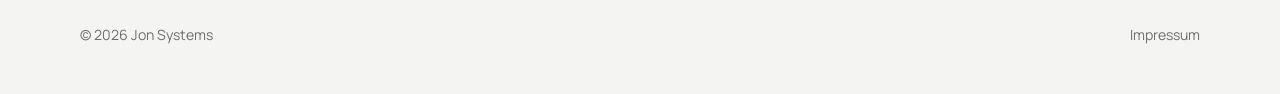
==== commit 2fd8a85b: "HTML: Logo-Ecke und Stack-Layer entfernt, Headline umgeschrieben (Teil 1/3)" ====
--- a/jon systems/3dPrinting.html
+++ b/jon systems/3dPrinting.html
@@ -9,49 +9,40 @@
 </head>
 <body data-page="printing">
 
-  <a class="nav-logo" href="index.html">
-    <span class="mark">JS</span>
-    Jon Systems
-  </a>
-
   <div class="navstage">
-    <div class="navstack">
-      <div class="layer layer-blue"></div>
-      <div class="layer layer-white"></div>
-      <nav class="navbar">
-        <a class="nav-link" href="index.html" data-page="home">
-          <svg viewBox="0 0 24 24"><path d="M4 11.5 12 4l8 7.5"/><path d="M6 10v9a1 1 0 0 0 1 1h4v-6h2v6h4a1 1 0 0 0 1-1v-9"/></svg>
-          <span class="label">Home</span>
-        </a>
-        <a class="nav-link" href="cadDesign.html" data-page="cad">
-          <svg viewBox="0 0 24 24"><rect x="4" y="4" width="16" height="16" rx="2"/><path d="M4 9h16M9 4v16"/></svg>
-          <span class="label">CAD</span>
-        </a>
-        <a class="nav-link" href="3dPrinting.html" data-page="printing">
-          <svg viewBox="0 0 24 24"><path d="M12 2v20M4 8l8-4 8 4M4 8v8l8 4 8-4V8M4 8l8 4 8-4"/></svg>
-          <span class="label">3D-Druck</span>
-        </a>
-        <a class="nav-link" href="repairs.html" data-page="repairs">
-          <svg viewBox="0 0 24 24"><path d="M14.7 6.3a3 3 0 1 0-4.2 4.2L4 17l3 3 6.5-6.5a3 3 0 1 0 4.2-4.2l-1.5-1.5-1.5 1.5z"/></svg>
-          <span class="label">Reparatur</span>
-        </a>
-        <a class="nav-link" href="programming.html" data-page="programming">
-          <svg viewBox="0 0 24 24"><path d="m9 8-4 4 4 4M15 8l4 4-4 4"/></svg>
-          <span class="label">Code</span>
-        </a>
-        <a class="nav-link" href="consulting.html" data-page="consulting">
-          <svg viewBox="0 0 24 24"><circle cx="12" cy="12" r="8"/><path d="M12 8v4l3 2"/></svg>
-          <span class="label">Beratung</span>
-        </a>
-        <a class="nav-link" href="projects.html" data-page="projects">
-          <svg viewBox="0 0 24 24"><rect x="3" y="4" width="7" height="7" rx="1"/><rect x="14" y="4" width="7" height="7" rx="1"/><rect x="3" y="13" width="7" height="7" rx="1"/><rect x="14" y="13" width="7" height="7" rx="1"/></svg>
-          <span class="label">Projekte</span>
-        </a>
-        <a class="nav-cta-orb" href="contact.html" data-tip="Kontakt">
-          <svg viewBox="0 0 24 24"><path d="M4 6h16v12H4z"/><path d="m4 7 8 6 8-6"/></svg>
-        </a>
-      </nav>
-    </div>
+    <nav class="navbar">
+      <a class="nav-link" href="index.html" data-page="home">
+        <svg viewBox="0 0 24 24"><path d="M4 11.5 12 4l8 7.5"/><path d="M6 10v9a1 1 0 0 0 1 1h4v-6h2v6h4a1 1 0 0 0 1-1v-9"/></svg>
+        <span class="label">Home</span>
+      </a>
+      <a class="nav-link" href="cadDesign.html" data-page="cad">
+        <svg viewBox="0 0 24 24"><rect x="4" y="4" width="16" height="16" rx="2"/><path d="M4 9h16M9 4v16"/></svg>
+        <span class="label">CAD</span>
+      </a>
+      <a class="nav-link" href="3dPrinting.html" data-page="printing">
+        <svg viewBox="0 0 24 24"><path d="M12 2v20M4 8l8-4 8 4M4 8v8l8 4 8-4V8M4 8l8 4 8-4"/></svg>
+        <span class="label">3D-Druck</span>
+      </a>
+      <a class="nav-link" href="repairs.html" data-page="repairs">
+        <svg viewBox="0 0 24 24"><path d="M14.7 6.3a3 3 0 1 0-4.2 4.2L4 17l3 3 6.5-6.5a3 3 0 1 0 4.2-4.2l-1.5-1.5-1.5 1.5z"/></svg>
+        <span class="label">Reparatur</span>
+      </a>
+      <a class="nav-link" href="programming.html" data-page="programming">
+        <svg viewBox="0 0 24 24"><path d="m9 8-4 4 4 4M15 8l4 4-4 4"/></svg>
+        <span class="label">Code</span>
+      </a>
+      <a class="nav-link" href="consulting.html" data-page="consulting">
+        <svg viewBox="0 0 24 24"><circle cx="12" cy="12" r="8"/><path d="M12 8v4l3 2"/></svg>
+        <span class="label">Beratung</span>
+      </a>
+      <a class="nav-link" href="projects.html" data-page="projects">
+        <svg viewBox="0 0 24 24"><rect x="3" y="4" width="7" height="7" rx="1"/><rect x="14" y="4" width="7" height="7" rx="1"/><rect x="3" y="13" width="7" height="7" rx="1"/><rect x="14" y="13" width="7" height="7" rx="1"/></svg>
+        <span class="label">Projekte</span>
+      </a>
+      <a class="nav-cta-orb" href="contact.html" data-tip="Kontakt">
+        <svg viewBox="0 0 24 24"><path d="M4 6h16v12H4z"/><path d="m4 7 8 6 8-6"/></svg>
+      </a>
+    </nav>
   </div>
 
   <div class="blob blob-1"></div>
--- a/jon systems/site.css
+++ b/jon systems/site.css
@@ -12,7 +12,7 @@
   --nav-dark:#111110;
   --nav-dark-2:#1c1c1a;
   --nav-active-bg:#f4f4f2;
-  --nav-icon-muted:rgba(244,244,242,0.55);
+  --nav-icon-muted:rgba(244,244,242,0.62);
   --nav-blue:#3d6bff;
 }
 *{box-sizing:border-box;}
@@ -60,67 +60,37 @@
 .pop:hover{ transform:translateY(-6px) scale(1.015); box-shadow:0 28px 70px rgba(0,0,0,0.14), inset 0 1px 0 rgba(255,255,255,0.8); }
 
 /* =========================================================
-   NAVBAR — floating stacked-pill icon design
+   NAVBAR — clean floating pill, no gimmicks
    ========================================================= */
 .navstage{
-  position:fixed; top:22px; left:0; right:0; z-index:80;
+  position:fixed; top:24px; left:0; right:0; z-index:80;
   display:flex; justify-content:center; pointer-events:none;
 }
-.navstack{ position:relative; pointer-events:auto; }
-
-.navstack .layer{
-  position:absolute; inset:0;
-  border-radius:999px;
-  z-index:1;
-  opacity:0;
-  animation-duration:1.1s;
-  animation-timing-function:cubic-bezier(0.22, 1, 0.36, 1);
-  animation-fill-mode:forwards;
-}
-.navstack .layer-blue{
-  background:linear-gradient(135deg,#3d6bff,#6f93ff);
-  animation-name:layerSettleBlue;
-  animation-delay:.05s;
-}
-.navstack .layer-white{
-  background:rgba(255,255,255,0.92);
-  animation-name:layerSettleWhite;
-  animation-delay:.12s;
-}
-@keyframes layerSettleBlue{
-  0%{ opacity:0; transform:translateY(0) rotate(0deg) scale(1); }
-  35%{ opacity:.85; transform:translateY(16px) rotate(-3deg) scale(0.96); }
-  100%{ opacity:0; transform:translateY(0) rotate(0deg) scale(1); }
-}
-@keyframes layerSettleWhite{
-  0%{ opacity:0; transform:translateY(0) rotate(0deg) scale(1); }
-  35%{ opacity:.9; transform:translateY(9px) rotate(3deg) scale(0.98); }
-  100%{ opacity:0; transform:translateY(0) rotate(0deg) scale(1); }
-}
 
 .navbar{
-  position:relative; z-index:2;
-  display:flex; align-items:center; gap:2px;
-  padding:8px;
+  position:relative;
+  pointer-events:auto;
+  display:flex; align-items:center; gap:4px;
+  padding:10px;
   border-radius:999px;
   background:linear-gradient(180deg, var(--nav-dark-2), var(--nav-dark));
-  box-shadow:0 20px 50px rgba(0,0,0,0.28), inset 0 1px 0 rgba(255,255,255,0.06);
-  border:1px solid rgba(255,255,255,0.06);
+  box-shadow:0 22px 55px rgba(0,0,0,0.30), inset 0 1px 0 rgba(255,255,255,0.07);
+  border:1px solid rgba(255,255,255,0.07);
 }
 
 .navbar a.nav-link{
   position:relative;
-  display:flex; align-items:center; gap:8px;
-  height:44px; padding:0 14px;
+  display:flex; align-items:center; gap:9px;
+  height:52px; padding:0 18px;
   border-radius:999px;
   text-decoration:none;
   color:var(--nav-icon-muted);
-  font-weight:700; font-size:0.86rem;
+  font-weight:700; font-size:0.96rem;
   white-space:nowrap;
   transition:color .35s ease, background .35s var(--pop-ease), padding .35s var(--pop-ease), transform .3s ease;
 }
 .navbar a.nav-link svg{
-  width:19px; height:19px; flex:none;
+  width:22px; height:22px; flex:none;
   stroke:currentColor; fill:none; stroke-width:1.8;
   stroke-linecap:round; stroke-linejoin:round;
   transition:transform .35s var(--pop-ease);
@@ -132,88 +102,66 @@
 }
 .navbar a.nav-link:hover{
   color:#fff;
-  background:rgba(255,255,255,0.08);
+  background:rgba(255,255,255,0.09);
   transform:translateY(-2px);
 }
-.navbar a.nav-link:hover svg{ transform:scale(1.12); }
+.navbar a.nav-link:hover svg{ transform:scale(1.1); }
+.navbar a.nav-link:hover .label{ max-width:140px; opacity:1; }
 .navbar a.nav-link.active{
   color:var(--nav-dark);
   background:var(--nav-active-bg);
-  box-shadow:0 8px 20px rgba(0,0,0,0.18);
+  box-shadow:0 10px 24px rgba(0,0,0,0.2);
 }
 .navbar a.nav-link.active .label{ max-width:140px; opacity:1; }
 .navbar a.nav-link.active svg{ transform:scale(1.05); }
 
 .navbar .nav-cta-orb{
   position:relative;
-  margin-left:6px;
-  width:44px; height:44px;
+  margin-left:8px;
+  width:52px; height:52px;
   display:flex; align-items:center; justify-content:center;
   border-radius:50%;
   background:linear-gradient(135deg, var(--nav-blue), #6f93ff);
   color:#fff;
   text-decoration:none;
-  box-shadow:0 10px 26px rgba(61,107,255,0.45);
-  transform:translateY(-6px);
+  box-shadow:0 12px 28px rgba(61,107,255,0.45);
   transition:transform .4s var(--pop-ease), box-shadow .4s ease;
 }
 .navbar .nav-cta-orb svg{
-  width:19px; height:19px;
+  width:22px; height:22px;
   stroke:#fff; fill:none; stroke-width:1.9;
   stroke-linecap:round; stroke-linejoin:round;
 }
 .navbar .nav-cta-orb:hover{
-  transform:translateY(-10px) scale(1.06);
-  box-shadow:0 16px 34px rgba(61,107,255,0.55);
+  transform:translateY(-4px) scale(1.06);
+  box-shadow:0 18px 36px rgba(61,107,255,0.55);
 }
 .navbar .nav-cta-orb::after{
   content:attr(data-tip);
-  position:absolute; top:120%; left:50%; transform:translateX(-50%) translateY(4px);
+  position:absolute; top:130%; left:50%; transform:translateX(-50%) translateY(4px);
   background:var(--nav-dark); color:#fff;
-  font-size:0.72rem; font-weight:700; white-space:nowrap;
-  padding:6px 10px; border-radius:8px;
+  font-size:0.74rem; font-weight:700; white-space:nowrap;
+  padding:6px 11px; border-radius:8px;
   opacity:0; pointer-events:none;
   transition:opacity .25s ease, transform .25s ease;
 }
 .navbar .nav-cta-orb:hover::after{ opacity:1; transform:translateX(-50%) translateY(0); }
 
-.nav-logo{
-  position:fixed; top:22px; left:24px; z-index:81;
-  display:none;
-  align-items:center; gap:8px;
-  padding:10px 18px 10px 12px;
-  border-radius:999px;
-  background:rgba(255,255,255,0.7);
-  backdrop-filter:blur(18px) saturate(160%);
-  -webkit-backdrop-filter:blur(18px) saturate(160%);
-  border:1px solid rgba(255,255,255,0.7);
-  box-shadow:0 14px 34px rgba(0,0,0,0.10);
-  text-decoration:none; color:var(--ink);
-  font-family:'Fraunces',serif; font-weight:600; font-size:0.98rem;
-}
-.nav-logo .mark{
-  width:26px; height:26px; border-radius:50%;
-  background:var(--ink); color:#fff;
-  display:flex; align-items:center; justify-content:center;
-  font-family:'Manrope',sans-serif; font-weight:800; font-size:0.78rem;
-}
-@media(min-width:980px){ .nav-logo{ display:flex; } }
-
-@media(max-width:860px){
-  .navbar a.nav-link{ padding:0 11px; height:42px; }
+@media(max-width:900px){
+  .navbar a.nav-link{ padding:0 13px; height:48px; }
   .navbar a.nav-link .label{ display:none; }
-  .navbar a.nav-link.active{ padding:0 16px; }
+  .navbar a.nav-link.active{ padding:0 18px; }
   .navbar a.nav-link.active .label{ display:inline; max-width:100px; }
 }
-@media(max-width:620px){
+@media(max-width:640px){
   .navstage{ top:14px; }
-  .navbar{ gap:0; padding:6px; }
-  .navbar a.nav-link{ padding:0 9px; height:40px; }
-  .navbar .nav-cta-orb{ width:40px; height:40px; margin-left:4px; }
+  .navbar{ gap:0; padding:7px; }
+  .navbar a.nav-link{ padding:0 10px; height:44px; }
+  .navbar .nav-cta-orb{ width:44px; height:44px; margin-left:4px; }
 }
 
 /* ---------- hero (home, large) ---------- */
-.hero{ padding:160px 0 40px; text-align:center; }
+.hero{ padding:170px 0 40px; text-align:center; }
 .eyebrow{
   display:inline-flex; align-items:center; gap:8px; margin:0 0 26px;
   padding:0.5rem 1.1rem; border-radius:999px;
@@ -230,7 +178,7 @@
 .actions{ margin-top:38px; display:flex; justify-content:center; flex-wrap:wrap; gap:14px; }
 
 /* ---------- page hero (subpages, smaller) ---------- */
-.page-hero{ padding:160px 0 60px; }
+.page-hero{ padding:170px 0 60px; }
 .page-hero .eyebrow{ margin-bottom:22px; }
 .page-hero h1{
   margin:0; max-width:20ch;
@@ -404,6 +352,6 @@
 .legal-block a{ color:var(--ink); text-decoration:underline; }
 
 @media(max-width:720px){
-  .hero{ padding-top:140px; }
-  .page-hero{ padding-top:130px; }
-}
+  .hero{ padding-top:150px; }
+  .page-hero{ padding-top:140px; }
+}
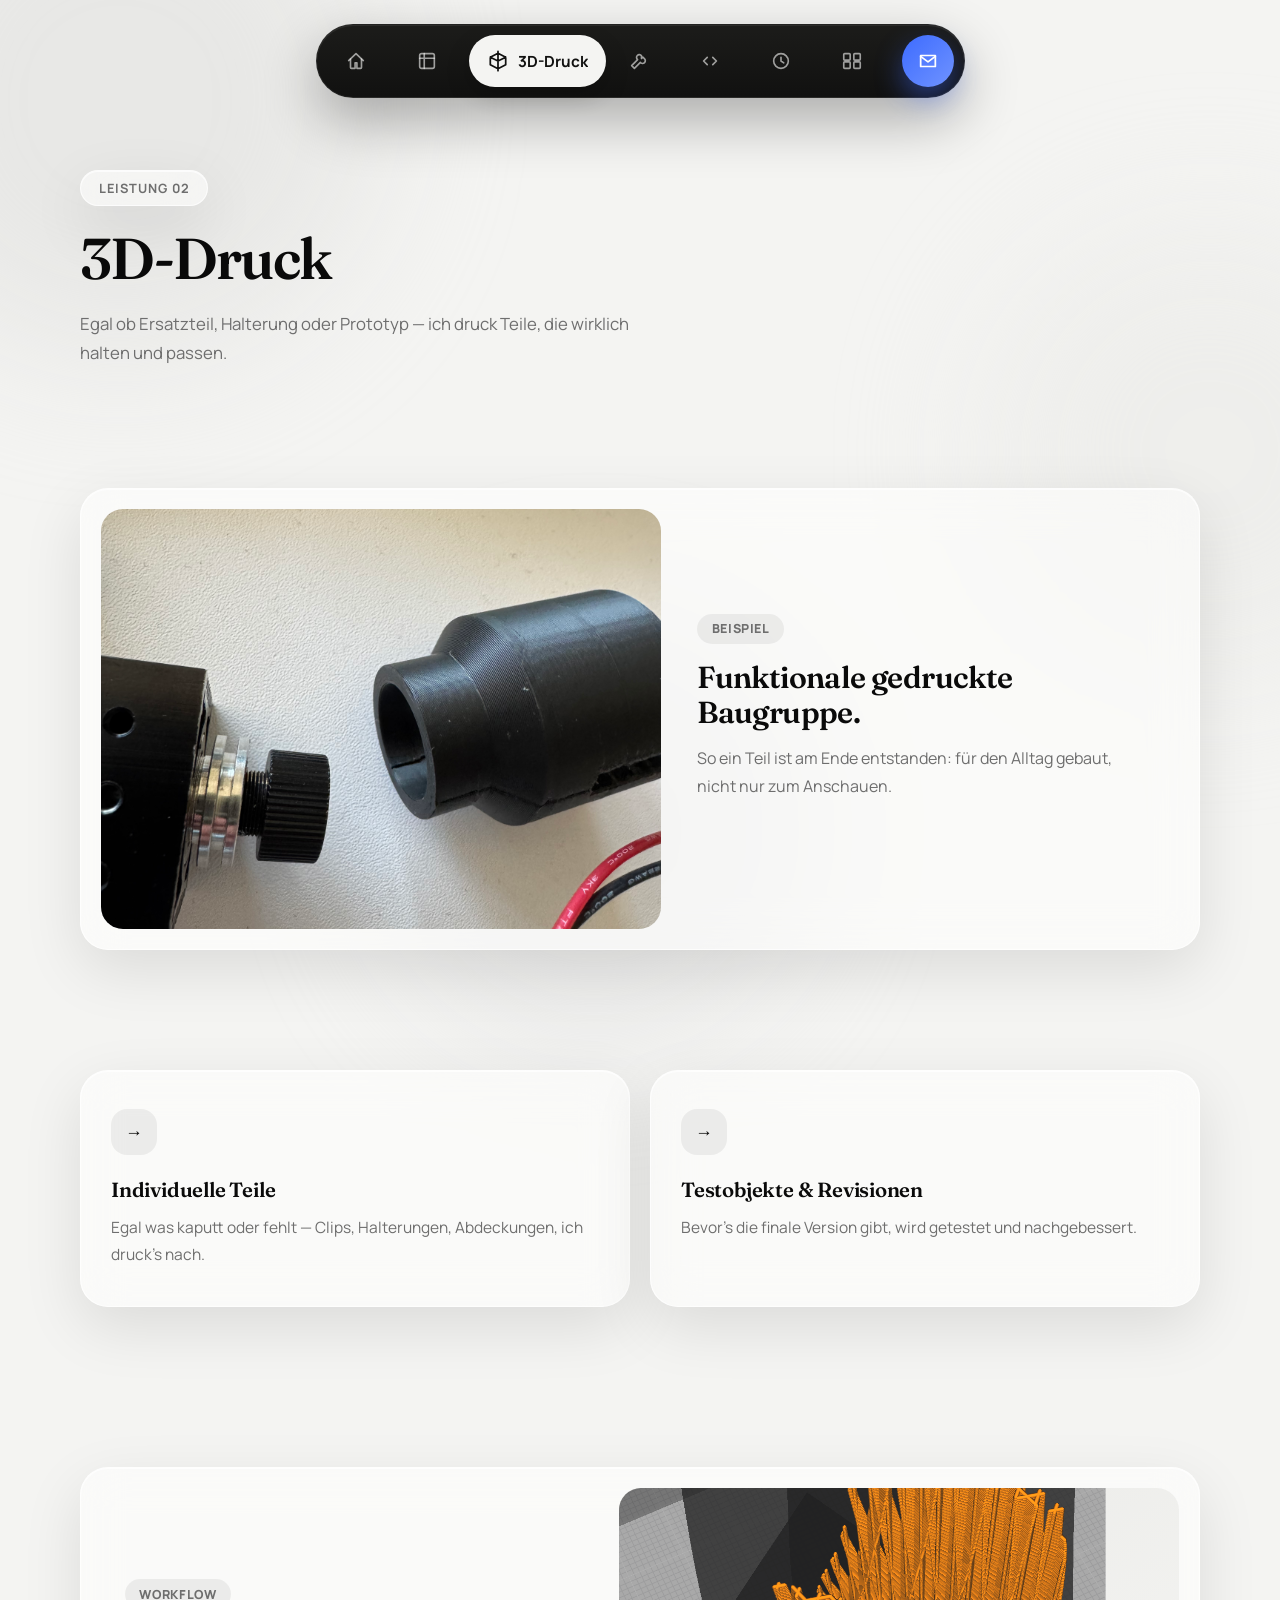
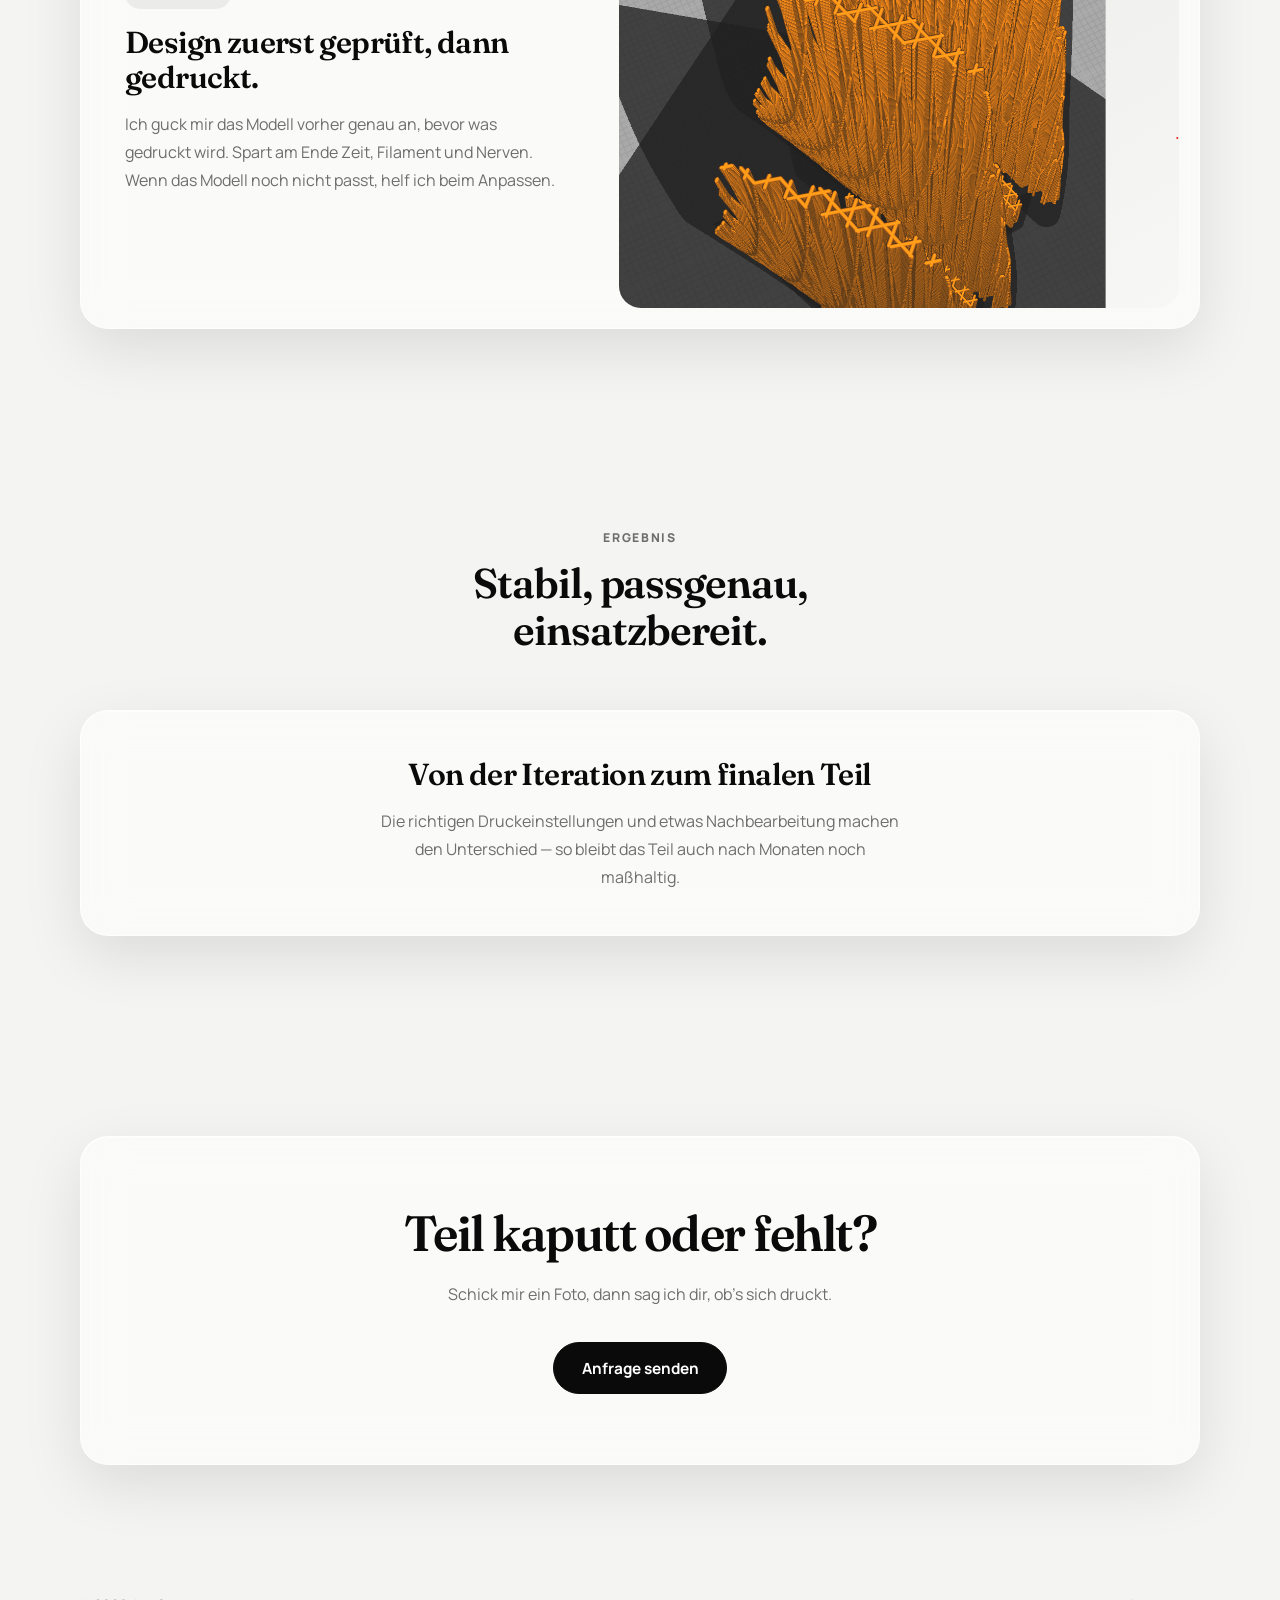
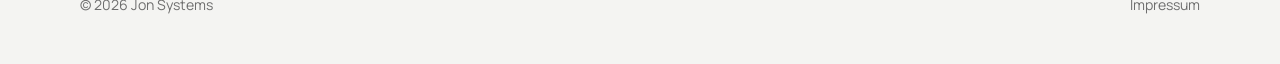
==== commit 9e8c8eb2: "Texte humanisiert: weg von KI-Marketing-Sprache, Ich-Perspektive (Teil 1/3)" ====
--- a/jon systems/3dPrinting.html
+++ b/jon systems/3dPrinting.html
@@ -52,7 +52,7 @@
   <header class="wrap page-hero">
     <span class="eyebrow glass pop">Leistung 02</span>
     <h1>3D-Druck</h1>
-    <p class="lead">Individuelle Teile — Ersatz-Clips, Halterungen, Abdeckungen und technische Komponenten, gedruckt mit Fokus auf Passform und Haltbarkeit.</p>
+    <p class="lead">Egal ob Ersatzteil, Halterung oder Prototyp — ich druck Teile, die wirklich halten und passen.</p>
   </header>
 
   <main>
@@ -64,7 +64,7 @@
         <div class="feature-text">
           <span class="tag">Beispiel</span>
           <h3>Funktionale gedruckte Baugruppe.</h3>
-          <p>Individuell gedruckte Teile, gefertigt für Passform, Struktur und praktischen Einsatz.</p>
+          <p>So ein Teil ist am Ende entstanden: für den Alltag gebaut, nicht nur zum Anschauen.</p>
         </div>
       </div>
     </section>
@@ -74,12 +74,12 @@
         <div class="card glass pop reveal">
           <div class="icon">→</div>
           <h3>Individuelle Teile</h3>
-          <p>Ersatz-Clips, Halterungen, Abdeckungen und technische Komponenten nach Maß.</p>
+          <p>Egal was kaputt oder fehlt — Clips, Halterungen, Abdeckungen, ich druck's nach.</p>
         </div>
         <div class="card glass pop reveal">
           <div class="icon">→</div>
           <h3>Testobjekte & Revisionen</h3>
-          <p>Vor der finalen Version werden Testdrucke und Überarbeitungen durchgeführt.</p>
+          <p>Bevor's die finale Version gibt, wird getestet und nachgebessert.</p>
         </div>
       </div>
     </section>
@@ -92,7 +92,7 @@
         <div class="feature-text">
           <span class="tag">Workflow</span>
           <h3>Design zuerst geprüft, dann gedruckt.</h3>
-          <p>Der Druckprozess ist zuverlässiger, wenn das Design vorher geprüft wird. Deshalb kann der Service CAD-Unterstützung vor der Fertigung einschließen — etwa wenn das bestehende Modell unvollständig oder ungeeignet ist.</p>
+          <p>Ich guck mir das Modell vorher genau an, bevor was gedruckt wird. Spart am Ende Zeit, Filament und Nerven. Wenn das Modell noch nicht passt, helf ich beim Anpassen.</p>
         </div>
       </div>
     </section>
@@ -104,14 +104,14 @@
       </div>
       <div class="result-panel glass pop reveal">
         <h3>Von der Iteration zum finalen Teil</h3>
-        <p>Print-Einstellungen und Nachbearbeitung sorgen dafür, dass das fertige Teil auch langfristig maßhaltig bleibt.</p>
+        <p>Die richtigen Druckeinstellungen und etwas Nachbearbeitung machen den Unterschied — so bleibt das Teil auch nach Monaten noch maßhaltig.</p>
       </div>
     </section>
 
     <section class="wrap section">
       <div class="cta-panel glass pop reveal">
         <h2>Teil kaputt oder fehlt?</h2>
-        <p>Foto und kurze Beschreibung genügen für eine erste Einschätzung.</p>
+        <p>Schick mir ein Foto, dann sag ich dir, ob's sich druckt.</p>
         <div class="actions">
           <a class="button primary" href="contact.html">Anfrage senden</a>
         </div>
